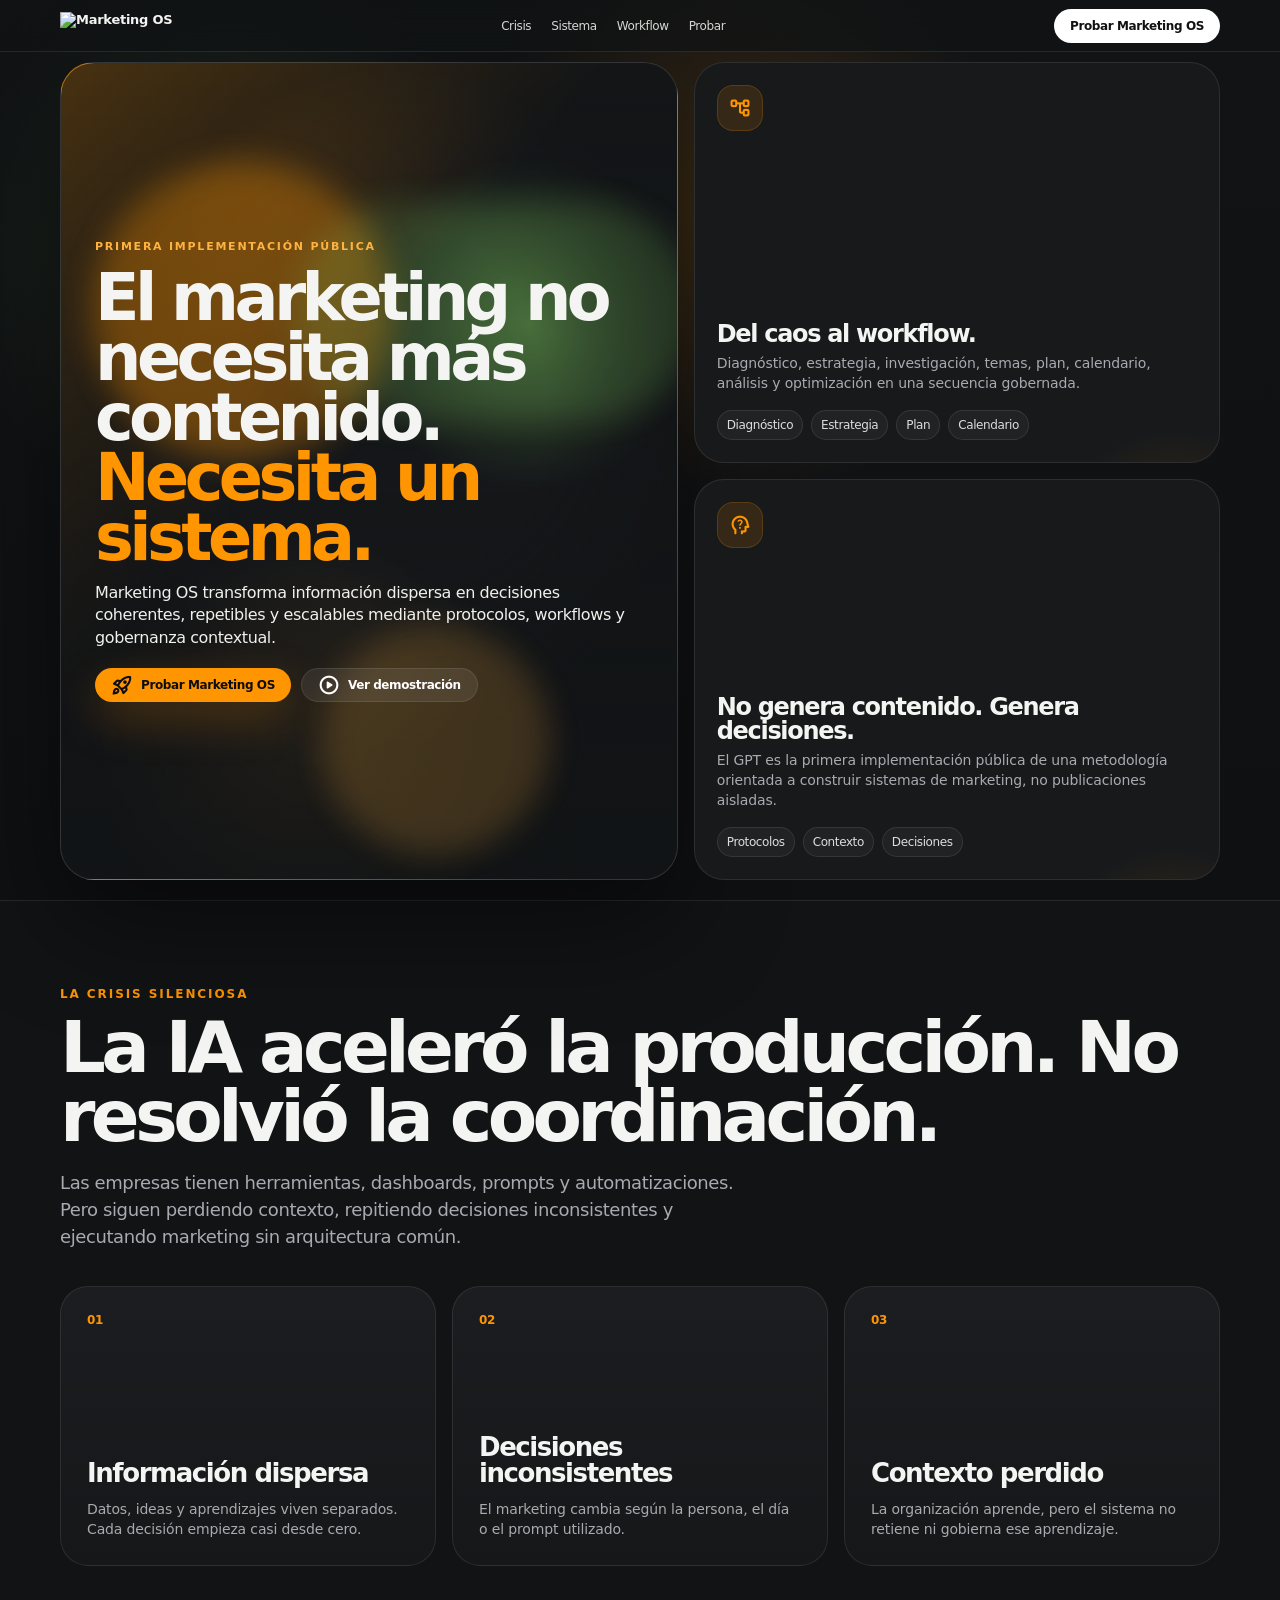
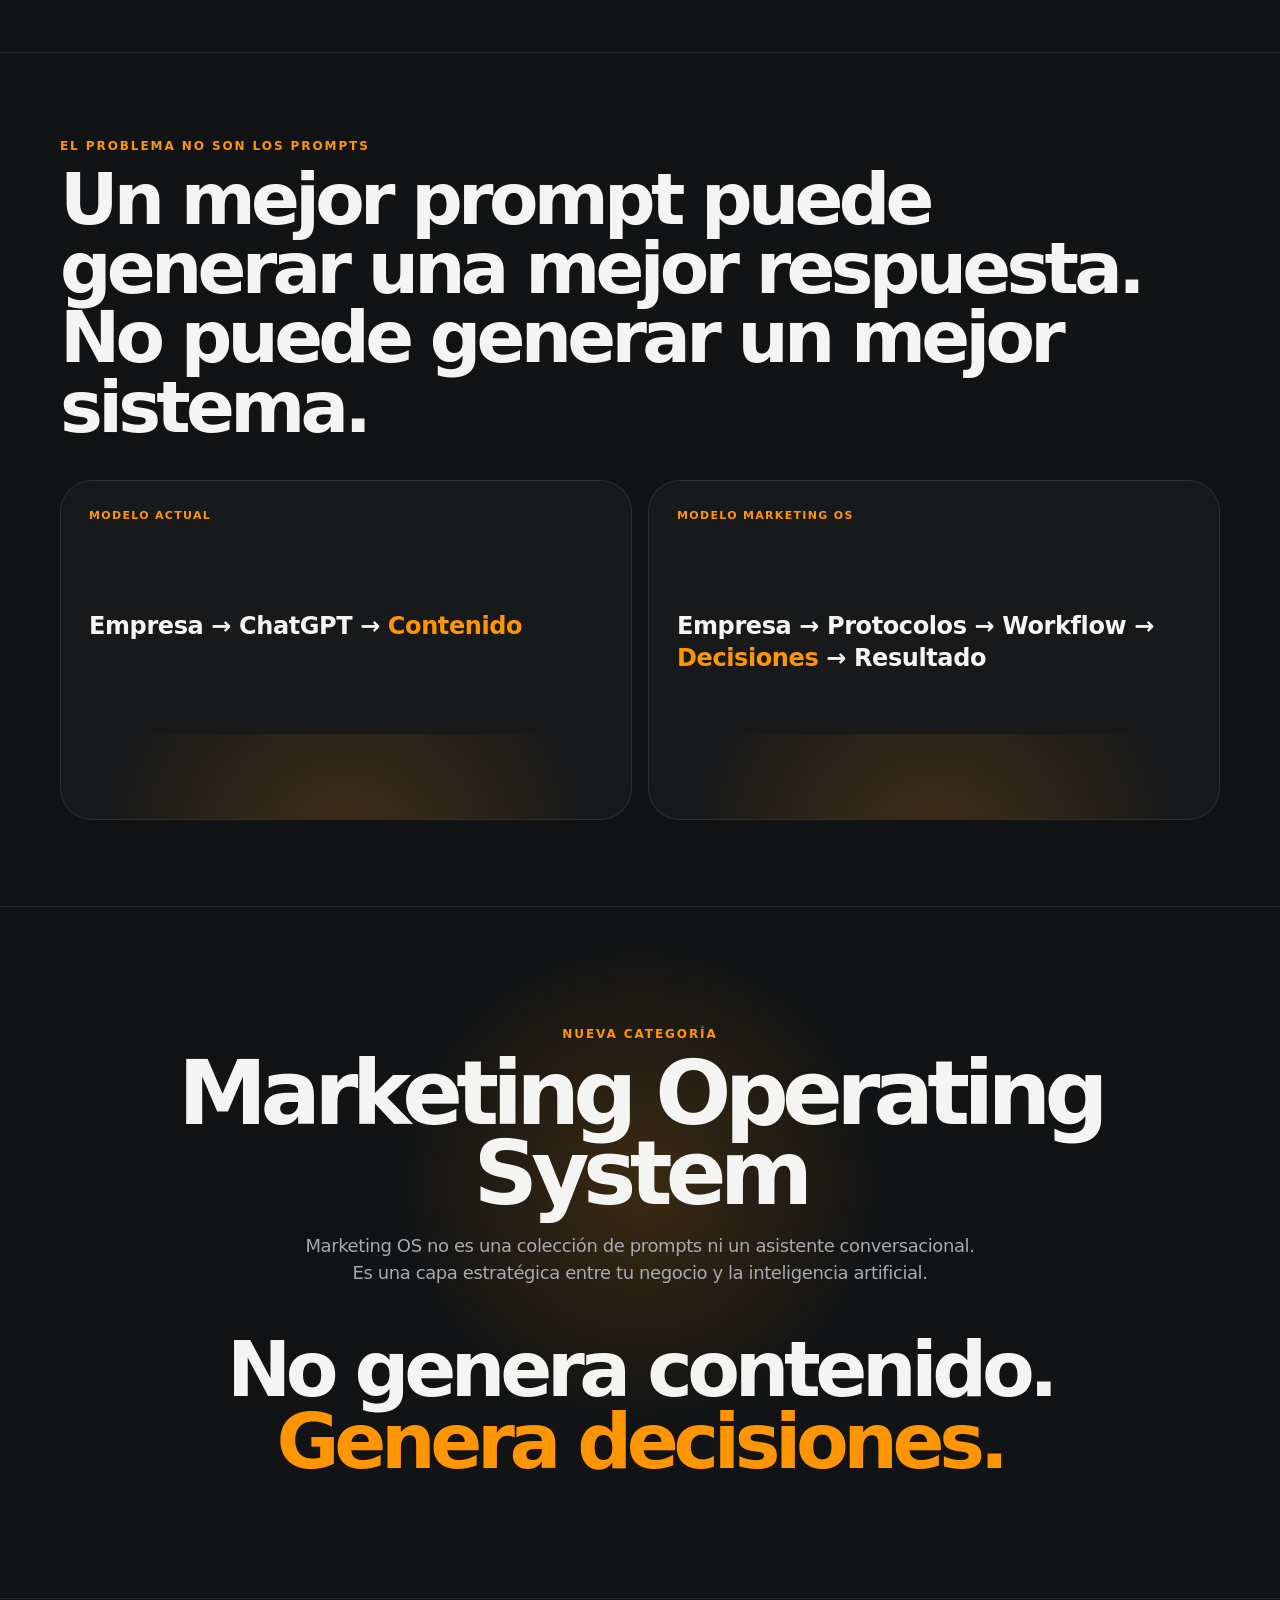
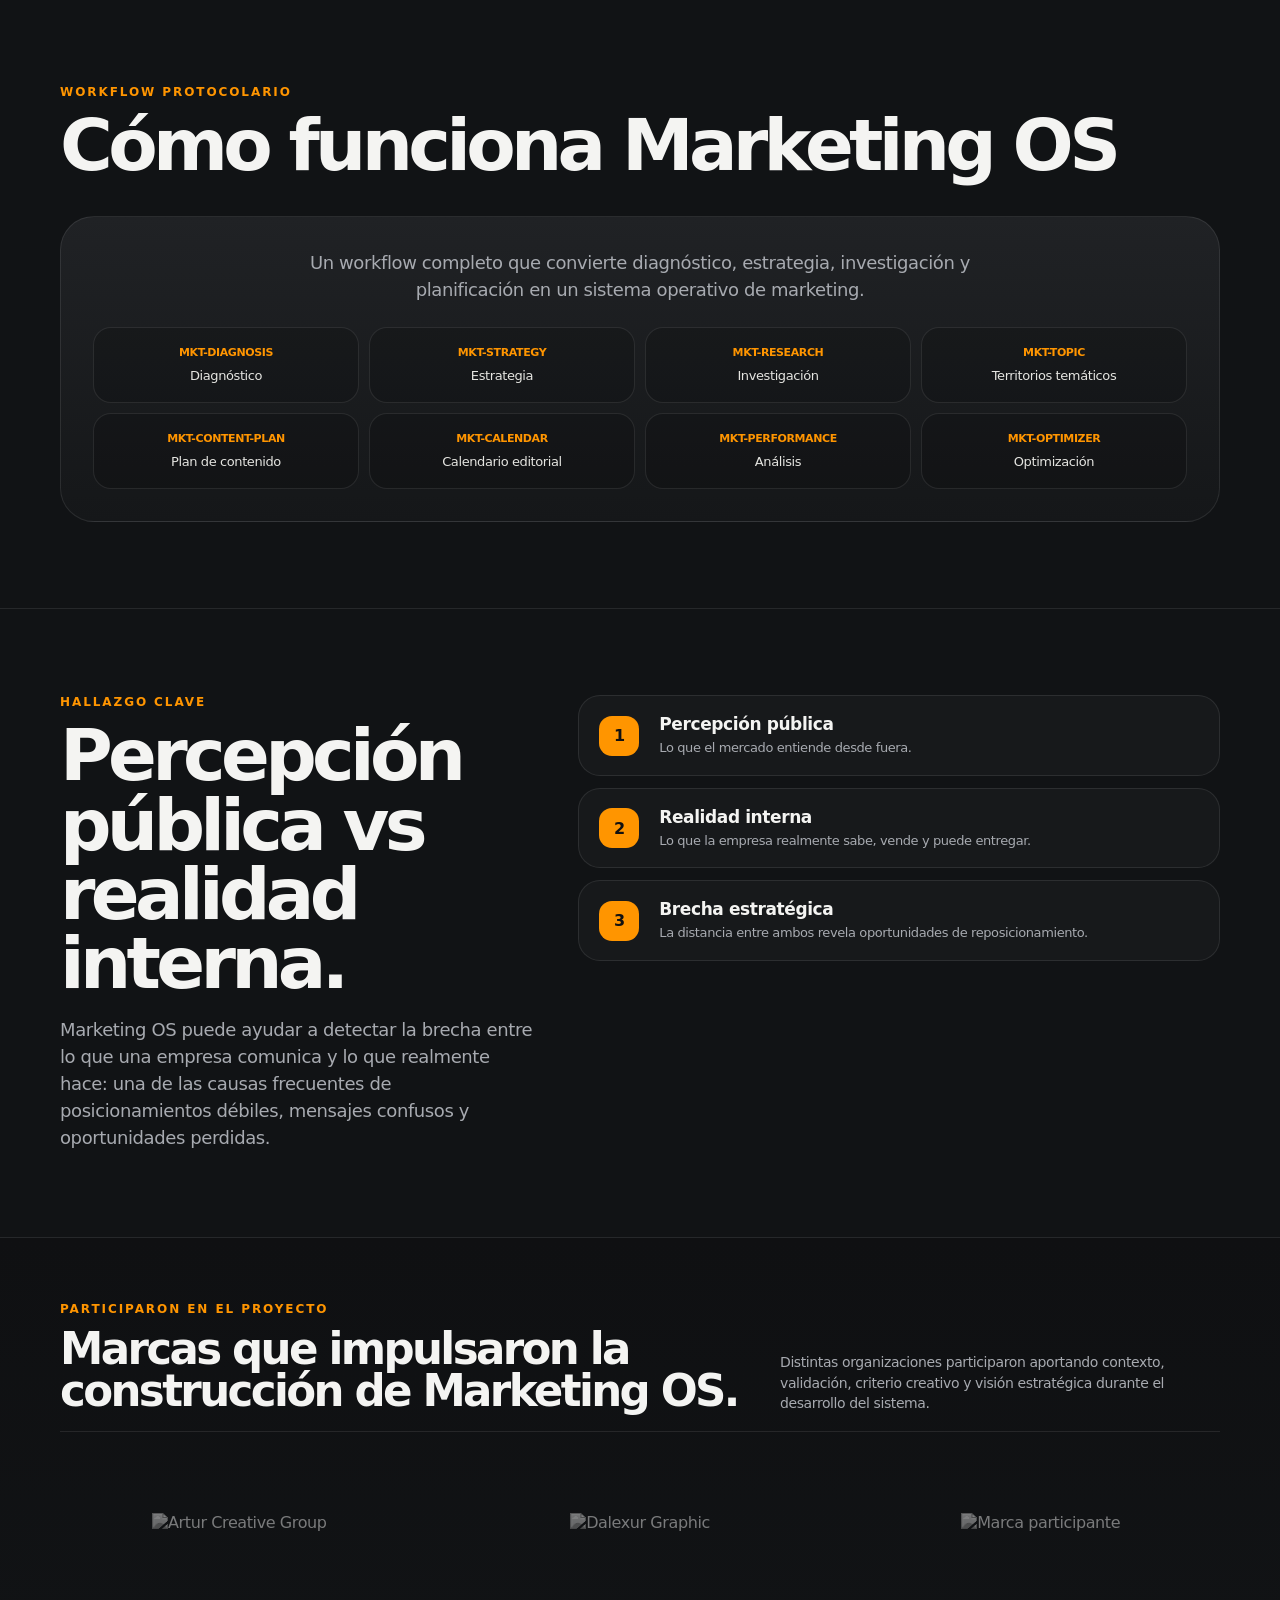
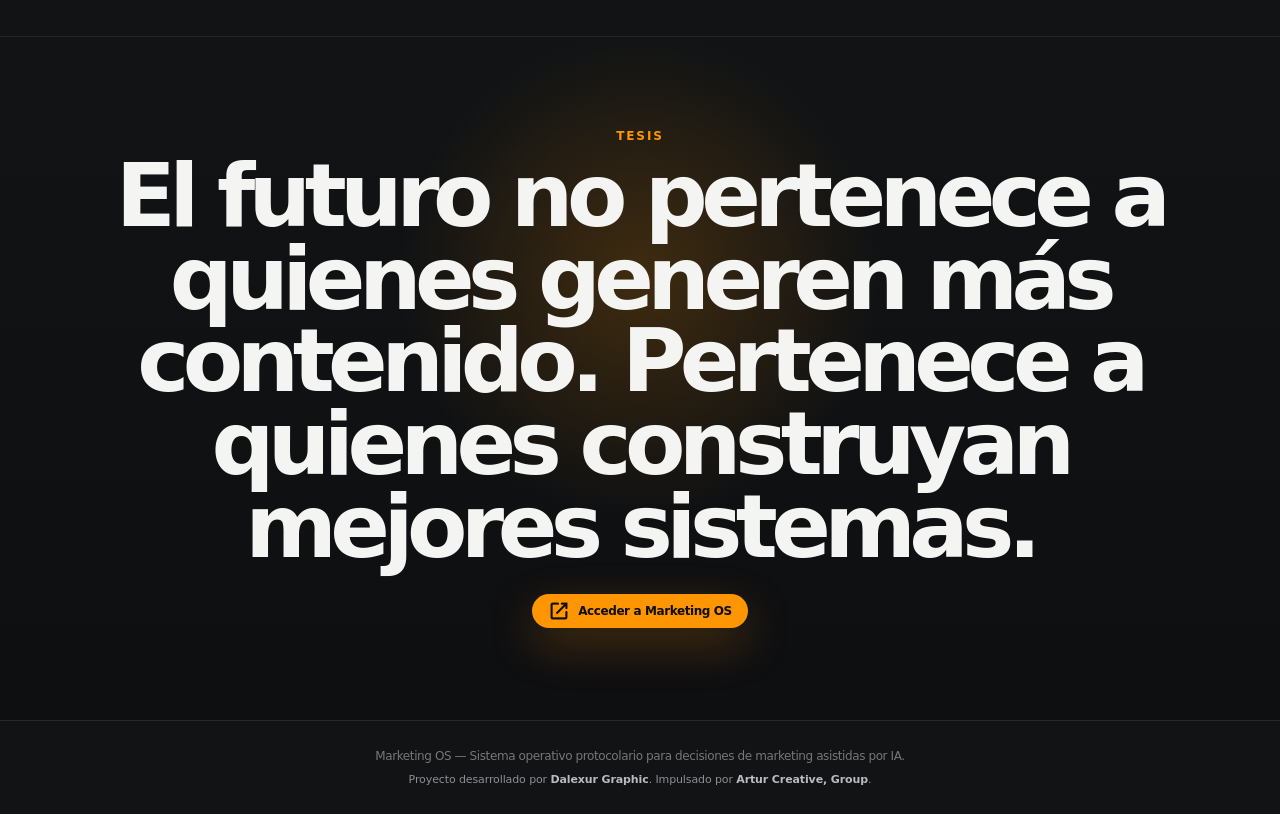
==== index.html @ f63d352f "Add files via upload" ====
<!DOCTYPE html>
<html lang="es">
<head>
  <meta charset="UTF-8" />
  <meta name="viewport" content="width=device-width, initial-scale=1.0" />
  <title>Marketing OS — Sistema operativo para decisiones de marketing</title>
  <link rel="icon" type="image/png" href="https://i.postimg.cc/d1NDrrSB/vertical-naranja-MOS.png">

  <link rel="preconnect" href="https://fonts.googleapis.com">
  <link rel="preconnect" href="https://fonts.gstatic.com" crossorigin>
  <link href="https://fonts.googleapis.com/css2?family=Google+Sans:wght@400;500;700;800&family=Material+Symbols+Rounded:opsz,wght,FILL,GRAD@20..48,300..700,0..1,-50..200&display=swap" rel="stylesheet">
  <style>
    :root{
      --bg:#111315;
      --bg2:#15171a;
      --card:#1b1d20;
      --soft:#24272b;
      --text:#f4f4f2;
      --muted:#a7aab0;
      --line:rgba(255,255,255,.09);
      --orange:#ff9500;
      --orange2:#ffb341;
      --green:#8ee36a;
      --blue:#6bb7ff;
      --radius:28px;
      --max:1160px;
    }
    *{box-sizing:border-box}
    html{scroll-behavior:smooth}
    body{
      margin:0;
      background:var(--bg);
      color:var(--text);
      font-family:"Google Sans", Inter, ui-sans-serif, system-ui, -apple-system, BlinkMacSystemFont, "Segoe UI", sans-serif;
      letter-spacing:-.025em;
    }
    a{color:inherit;text-decoration:none}
    .material-symbols-rounded{
      font-family:'Material Symbols Rounded';
      font-weight:400;
      font-style:normal;
      font-size:22px;
      line-height:1;
      letter-spacing:normal;
      text-transform:none;
      display:inline-block;
      white-space:nowrap;
      word-wrap:normal;
      direction:ltr;
      -webkit-font-feature-settings:'liga';
      -webkit-font-smoothing:antialiased;
      font-variation-settings:'FILL' 0,'wght' 500,'GRAD' 0,'opsz' 24;
    }
    .nav{
      position:fixed; top:0; left:0; right:0; z-index:50;
      height:52px; display:flex; align-items:center; justify-content:center;
      background:rgba(17,19,21,.74); backdrop-filter:blur(18px);
      border-bottom:1px solid var(--line);
    }
    .nav-inner{width:min(var(--max), calc(100% - 36px)); display:flex; align-items:center; justify-content:space-between;}
    .brand{font-size:13px;font-weight:700;letter-spacing:-.02em}
    .nav-links{display:flex; gap:20px; color:#d7d7d4; font-size:12px}
    .pill{
      display:inline-flex; align-items:center; justify-content:center; gap:8px;
      height:34px; padding:0 16px; border-radius:999px;
      background:#fff; color:#111; font-size:12px; font-weight:750;
    }
    .pill.dark{background:rgba(255,255,255,.08);color:#fff;border:1px solid var(--line)}
    .pill.orange{background:var(--orange);color:#0d0d0d;box-shadow:0 16px 46px rgba(255,149,0,.25)}
    main{overflow:hidden}
    .hero{
      min-height:100svh;
      padding:56px 18px 14px;
      display:grid;
      align-items:center;
      background:
        radial-gradient(circle at 58% 24%, rgba(255,149,0,.18), transparent 28%),
        radial-gradient(circle at 18% 28%, rgba(142,227,106,.12), transparent 23%),
        linear-gradient(180deg,#111315 0%,#0f1012 100%);
    }
    .hero-shell{
      width:min(var(--max),100%);
      margin:0 auto;
      display:grid;
      grid-template-columns:1.08fr .92fr;
      gap:16px;
      align-items:stretch;
    }
    .hero-panel{
      position:relative;
      min-height:calc(100svh - 82px);
      max-height:640px;
      border-radius:34px;
      overflow:hidden;
      border:1px solid rgba(255,255,255,.12);
      background:
        linear-gradient(130deg,rgba(255,149,0,.62),transparent 42%),
        radial-gradient(circle at 76% 32%,rgba(142,227,106,.46),transparent 23%),
        radial-gradient(circle at 40% 84%,rgba(255,179,65,.28),transparent 27%),
        #17191c;
      box-shadow:0 46px 110px rgba(0,0,0,.45);
      display:flex;
      align-items:center;
    }
    .hero-panel:before{
      content:""; position:absolute; inset:0;
      background:
        radial-gradient(closest-side at 54% 42%, transparent 0 54%, rgba(17,19,21,.58) 100%),
        linear-gradient(180deg,rgba(17,19,21,.12),rgba(17,19,21,.64));
      backdrop-filter: blur(1px);
    }
    .orb{position:absolute;border-radius:999px; filter:blur(16px); opacity:.78}
    .orb.one{width:300px;height:300px;background:rgba(255,149,0,.42);left:5%;top:12%;animation:float 9s ease-in-out infinite}
    .orb.two{width:400px;height:220px;background:rgba(142,227,106,.20);right:-3%;top:17%;animation:float 11s ease-in-out infinite reverse}
    .orb.three{width:230px;height:230px;background:rgba(255,179,65,.24);left:42%;bottom:3%;animation:float 10s ease-in-out infinite}
    @keyframes float{50%{transform:translate3d(18px,-14px,0) scale(1.05)}}
    .hero-content{
      position:relative; z-index:2;
      padding:34px;
      max-width:690px;
    }
    .eyebrow{font-size:11px;text-transform:uppercase;letter-spacing:.16em;color:var(--orange2);font-weight:850;margin-bottom:14px}
    h1{font-size:clamp(40px,5.1vw,66px);line-height:.92;margin:0 0 14px;font-weight:850;letter-spacing:-.07em}
    h1 span{display:block;color:var(--orange)}
    .lead{font-size:clamp(14px,1.25vw,16px);line-height:1.42;color:#f0f0ed;max-width:600px;margin:0 0 18px;letter-spacing:-.025em}
    .hero-actions{display:flex;gap:10px;flex-wrap:wrap}
    .hero-side{
      min-height:calc(100svh - 82px);
      max-height:640px;
      display:grid;
      grid-template-rows:1fr 1fr;
      gap:16px;
    }
    .side-intro{
      border-radius:30px;
      border:1px solid var(--line);
      background:linear-gradient(180deg,rgba(255,255,255,.08),rgba(255,255,255,.035));
      padding:24px;
    }
    .side-intro h2{
      font-size:clamp(28px,3.2vw,42px);
      line-height:.98;
      margin:0 0 12px;
      letter-spacing:-.06em;
    }
    .side-intro p{margin:0;color:var(--muted);font-size:14px;line-height:1.5}
    .quick-card{
      position:relative;
      border-radius:30px;
      border:1px solid var(--line);
      background:#17191b;
      padding:22px;
      overflow:hidden;
      display:flex;
      flex-direction:column;
      justify-content:space-between;
      min-height:0;
    }
    .quick-card:after{
      content:"";
      position:absolute;
      right:-18%;
      bottom:-48%;
      width:280px;
      height:220px;
      border-radius:999px;
      background:radial-gradient(circle,rgba(255,149,0,.16),transparent 65%);
    }
    .icon-bubble{
      width:46px;height:46px;border-radius:16px;
      display:grid;place-items:center;
      background:rgba(255,149,0,.13);
      color:var(--orange);
      border:1px solid rgba(255,149,0,.18);
    }
    .quick-card h3{position:relative;z-index:2;font-size:24px;line-height:1;margin:18px 0 8px;letter-spacing:-.055em}
    .quick-card p{position:relative;z-index:2;margin:0;color:var(--muted);line-height:1.42;font-size:14px;letter-spacing:-.01em}
    .quick-card .mini-flow{
      position:relative;z-index:2;
      margin-top:16px;
      display:flex;gap:8px;flex-wrap:wrap;
      color:#ddd;font-size:12px;
    }
    .mini-flow span{padding:7px 9px;border:1px solid var(--line);border-radius:999px;background:rgba(255,255,255,.045)}
    section{padding:86px 18px;border-top:1px solid var(--line)}
    .container{width:min(var(--max),100%);margin:0 auto}
    .section-title{font-size:clamp(38px,6vw,72px);line-height:.96;margin:0;letter-spacing:-.065em;font-weight:850}
    .section-title.center{text-align:center}
    .section-kicker{color:var(--orange);font-size:12px;font-weight:850;letter-spacing:.16em;text-transform:uppercase;margin-bottom:12px}
    .section-copy{font-size:18px;line-height:1.5;color:var(--muted);max-width:690px;margin:18px 0 0}
    .section-copy.center{margin:18px auto 0;text-align:center}
    .feature-grid{display:grid;grid-template-columns:repeat(3,1fr);gap:16px;margin-top:36px}
    .feature{
      min-height:280px; border-radius:28px; padding:26px; border:1px solid var(--line);
      background:linear-gradient(180deg,#1b1d20,#151719);
      display:flex; flex-direction:column; justify-content:space-between;
    }
    .num{font-size:12px;color:var(--orange);font-weight:850}
    .feature h3{font-size:26px;line-height:1.02;margin:0;letter-spacing:-.055em}
    .feature p{margin:12px 0 0;color:var(--muted);line-height:1.45;font-size:14px;letter-spacing:-.01em}
    .duo{display:grid;grid-template-columns:1fr 1fr;gap:16px;margin-top:38px}
    .model{
      min-height:340px;border-radius:32px;border:1px solid var(--line);padding:28px;
      background:#17191b;position:relative;overflow:hidden;
    }
    .model:after{
      content:"";position:absolute;inset:auto -20% -45% -20%;height:70%;
      background:radial-gradient(circle,rgba(255,149,0,.18),transparent 60%);
    }
    .model .label{font-size:11px;color:var(--orange);text-transform:uppercase;font-weight:850;letter-spacing:.12em}
    .flow{position:relative;z-index:2;margin-top:88px;font-size:24px;line-height:1.35;font-weight:750}
    .flow span{color:var(--orange)}
    .category{
      padding:120px 18px;
      background:
      radial-gradient(circle at 50% 40%,rgba(255,149,0,.18),transparent 32%),
      #111315;
      text-align:center;
    }
    .category h2{font-size:clamp(52px,7vw,96px);line-height:.9;margin:0;letter-spacing:-.075em}
    .category .big{font-size:clamp(40px,6vw,78px);line-height:.94;margin:48px 0 0;font-weight:850;letter-spacing:-.07em}
    .category .big span{color:var(--orange);display:block}
    .workflow-card{
      margin-top:36px;border-radius:34px;border:1px solid var(--line);
      background:linear-gradient(180deg,#202225,#151719);padding:32px;
    }
    .workflow-grid{display:grid;grid-template-columns:repeat(4,1fr);gap:10px;margin-top:24px}
    .step{
      border:1px solid var(--line);border-radius:18px;padding:18px 12px;text-align:center;background:rgba(0,0,0,.16)
    }
    .step b{display:block;color:var(--orange);font-size:11px;margin-bottom:6px}
    .step span{font-size:13px;color:#e5e5e1}
    .story{display:grid;grid-template-columns:.85fr 1.15fr;gap:44px;align-items:start}
    .stack{display:grid;gap:12px}
    .stack-item{
      border:1px solid var(--line);border-radius:22px;padding:18px 20px;background:#17191b;
      display:grid;grid-template-columns:44px 1fr;gap:16px;align-items:center
    }
    .badge{
      width:40px;height:40px;border-radius:13px;background:var(--orange);color:#111;
      display:grid;place-items:center;font-weight:850
    }
    .stack-item h3{margin:0 0 5px;font-size:17px}
    .stack-item p{margin:0;color:var(--muted);font-size:13px;line-height:1.35}
    .manifesto{
      min-height:76vh;display:grid;place-items:center;text-align:center;
      background:
        radial-gradient(circle at 50% 35%,rgba(255,149,0,.20),transparent 31%),
        linear-gradient(180deg,#111315,#0e0f11);
    }
    .manifesto h2{font-size:clamp(46px,7vw,88px);line-height:.94;margin:0 0 26px;letter-spacing:-.075em}
    footer{border-top:1px solid var(--line);padding:28px 18px;color:#777;text-align:center;font-size:12px}

    .partners{
      padding:64px 18px;
      background:linear-gradient(180deg,#0f1012,#111315);
    }
    .partners .container{
      display:grid;
      gap:26px;
      align-items:center;
    }
    .partners-head{
      display:flex;
      justify-content:space-between;
      gap:24px;
      align-items:end;
      border-bottom:1px solid var(--line);
      padding-bottom:18px;
    }
    .partners h2{
      margin:0;
      font-size:clamp(28px,3.4vw,48px);
      line-height:.98;
      letter-spacing:-.06em;
    }
    .partners p{
      margin:0;
      color:var(--muted);
      font-size:14px;
      line-height:1.45;
      max-width:440px;
    }
    .logo-strip{
      display:grid;
      grid-template-columns:repeat(3,1fr);
      gap:42px;
      align-items:center;
      padding:18px 0 4px;
    }
    .logo-tile{
      min-height:92px;
      display:flex;
      align-items:center;
      justify-content:center;
      padding:10px 20px;
      opacity:.46;
      transition:opacity .25s ease, transform .25s ease;
    }
    .logo-tile:hover{
      opacity:.68;
      transform:translateY(-2px);
    }
    .logo-tile img{
      max-width:100%;
      max-height:52px;
      object-fit:contain;
      filter:grayscale(1);
    }
    footer .credit{
      margin-top:10px;
      color:#8d8f94;
      font-size:11px;
      letter-spacing:-.01em;
    }
    footer .credit strong{color:#b9bbc0;font-weight:600}

    @media (max-height:720px) and (min-width:901px){
      .hero{padding-top:52px}
      .hero-panel,.hero-side{min-height:calc(100svh - 70px);max-height:600px}
      .hero-content{padding:24px 30px;transform:translateY(-6px)}
      h1{font-size:clamp(36px,4.6vw,58px)}
      .lead{font-size:14px;margin-bottom:16px}
      .quick-card{padding:18px}
      .quick-card h3{font-size:20px;margin-top:12px}
      .quick-card p{font-size:12.5px}
      .icon-bubble{width:40px;height:40px;border-radius:14px}
    }
    @media (max-width:900px){
      .partners-head{display:grid;align-items:start}
      .logo-strip{grid-template-columns:1fr 1fr}

      .nav-links{display:none}
      .hero{padding-top:64px;min-height:auto}
      .hero-shell{grid-template-columns:1fr}
      .hero-panel,.hero-side{min-height:auto;max-height:none}
      .hero-panel{min-height:560px;border-radius:28px}
      .hero-side{grid-template-rows:auto;grid-template-columns:1fr}
      .feature-grid,.duo,.story{grid-template-columns:1fr}
      .workflow-grid{grid-template-columns:1fr 1fr}
      section{padding:68px 18px}
    }
    @media (max-width:520px){
      .nav .pill{display:none}
      .hero-panel{min-height:520px}
      .hero-content{padding:26px}
      h1{font-size:44px}
      .workflow-grid{grid-template-columns:1fr}
      .logo-strip{grid-template-columns:1fr}
      .logo-tile{min-height:104px}
    }
  </style>
</head>
<body>
  <nav class="nav">
    <div class="nav-inner">
      <div class="brand">
  <img src="https://i.postimg.cc/1t3f8JMf/horizontal-blanco-MOS.png" alt="Marketing OS" style="height:28px;width:auto;display:block;">
</div>
      <div class="nav-links">
        <a href="#crisis">Crisis</a>
        <a href="#sistema">Sistema</a>
        <a href="#workflow">Workflow</a>
        <a href="#prueba">Probar</a>
      </div>
      <a class="pill" href="https://chatgpt.com/g/g-6a1ebed2ccb881919a3ae3749baf3f04-marketing-os" target="_blank" rel="noopener noreferrer">Probar Marketing OS</a>
    </div>
  </nav>

  <main>
    <header class="hero">
      <div class="hero-shell">
        <div class="hero-panel">
          <div class="orb one"></div><div class="orb two"></div><div class="orb three"></div>
          <div class="hero-content">
            <div class="eyebrow">Primera implementación pública</div>
            <h1>El marketing no necesita más contenido.<span>Necesita un sistema.</span></h1>
            <p class="lead">Marketing OS transforma información dispersa en decisiones coherentes, repetibles y escalables mediante protocolos, workflows y gobernanza contextual.</p>
            <div class="hero-actions">
              <a class="pill orange" href="https://chatgpt.com/g/g-6a1ebed2ccb881919a3ae3749baf3f04-marketing-os" target="_blank" rel="noopener noreferrer"><span class="material-symbols-rounded">rocket_launch</span>Probar Marketing OS</a>
              <a class="pill dark" href="https://www.youtube.com/watch?v=0GulbkxQRuU" target="_blank" rel="noopener noreferrer"><span class="material-symbols-rounded">play_circle</span>Ver demostración</a>
            </div>
          </div>
        </div>

        <aside class="hero-side" aria-label="Resumen de Marketing OS">
          <div class="quick-card">
            <div class="icon-bubble"><span class="material-symbols-rounded">account_tree</span></div>
            <div>
              <h3>Del caos al workflow.</h3>
              <p>Diagnóstico, estrategia, investigación, temas, plan, calendario, análisis y optimización en una secuencia gobernada.</p>
              <div class="mini-flow"><span>Diagnóstico</span><span>Estrategia</span><span>Plan</span><span>Calendario</span></div>
            </div>
          </div>

          <div class="quick-card">
            <div class="icon-bubble"><span class="material-symbols-rounded">psychology_alt</span></div>
            <div>
              <h3>No genera contenido. Genera decisiones.</h3>
              <p>El GPT es la primera implementación pública de una metodología orientada a construir sistemas de marketing, no publicaciones aisladas.</p>
              <div class="mini-flow"><span>Protocolos</span><span>Contexto</span><span>Decisiones</span></div>
            </div>
          </div>
        </aside>
      </div>
    </header>

    <section id="crisis">
      <div class="container">
        <div class="section-kicker">La crisis silenciosa</div>
        <h2 class="section-title">La IA aceleró la producción. No resolvió la coordinación.</h2>
        <p class="section-copy">Las empresas tienen herramientas, dashboards, prompts y automatizaciones. Pero siguen perdiendo contexto, repitiendo decisiones inconsistentes y ejecutando marketing sin arquitectura común.</p>
        <div class="feature-grid">
          <div class="feature"><div class="num">01</div><div><h3>Información dispersa</h3><p>Datos, ideas y aprendizajes viven separados. Cada decisión empieza casi desde cero.</p></div></div>
          <div class="feature"><div class="num">02</div><div><h3>Decisiones inconsistentes</h3><p>El marketing cambia según la persona, el día o el prompt utilizado.</p></div></div>
          <div class="feature"><div class="num">03</div><div><h3>Contexto perdido</h3><p>La organización aprende, pero el sistema no retiene ni gobierna ese aprendizaje.</p></div></div>
        </div>
      </div>
    </section>

    <section id="sistema">
      <div class="container">
        <div class="section-kicker">El problema no son los prompts</div>
        <h2 class="section-title">Un mejor prompt puede generar una mejor respuesta. No puede generar un mejor sistema.</h2>
        <div class="duo">
          <div class="model">
            <div class="label">Modelo actual</div>
            <div class="flow">Empresa → ChatGPT → <span>Contenido</span></div>
          </div>
          <div class="model">
            <div class="label">Modelo Marketing OS</div>
            <div class="flow">Empresa → Protocolos → Workflow → <span>Decisiones</span> → Resultado</div>
          </div>
        </div>
      </div>
    </section>

    <section class="category">
      <div class="container">
        <div class="section-kicker">Nueva categoría</div>
        <h2>Marketing Operating System</h2>
        <p class="section-copy center">Marketing OS no es una colección de prompts ni un asistente conversacional. Es una capa estratégica entre tu negocio y la inteligencia artificial.</p>
        <div class="big">No genera contenido.<span>Genera decisiones.</span></div>
      </div>
    </section>

    <section id="workflow">
      <div class="container">
        <div class="section-kicker">Workflow protocolario</div>
        <h2 class="section-title">Cómo funciona Marketing OS</h2>
        <div class="workflow-card">
          <p class="section-copy center" style="margin-top:0">Un workflow completo que convierte diagnóstico, estrategia, investigación y planificación en un sistema operativo de marketing.</p>
          <div class="workflow-grid">
            <div class="step"><b>MKT-DIAGNOSIS</b><span>Diagnóstico</span></div>
            <div class="step"><b>MKT-STRATEGY</b><span>Estrategia</span></div>
            <div class="step"><b>MKT-RESEARCH</b><span>Investigación</span></div>
            <div class="step"><b>MKT-TOPIC</b><span>Territorios temáticos</span></div>
            <div class="step"><b>MKT-CONTENT-PLAN</b><span>Plan de contenido</span></div>
            <div class="step"><b>MKT-CALENDAR</b><span>Calendario editorial</span></div>
            <div class="step"><b>MKT-PERFORMANCE</b><span>Análisis</span></div>
            <div class="step"><b>MKT-OPTIMIZER</b><span>Optimización</span></div>
          </div>
        </div>
      </div>
    </section>

    <section>
      <div class="container story">
        <div>
          <div class="section-kicker">Hallazgo clave</div>
          <h2 class="section-title">Percepción pública vs realidad interna.</h2>
          <p class="section-copy">Marketing OS puede ayudar a detectar la brecha entre lo que una empresa comunica y lo que realmente hace: una de las causas frecuentes de posicionamientos débiles, mensajes confusos y oportunidades perdidas.</p>
        </div>
        <div class="stack">
          <div class="stack-item"><div class="badge">1</div><div><h3>Percepción pública</h3><p>Lo que el mercado entiende desde fuera.</p></div></div>
          <div class="stack-item"><div class="badge">2</div><div><h3>Realidad interna</h3><p>Lo que la empresa realmente sabe, vende y puede entregar.</p></div></div>
          <div class="stack-item"><div class="badge">3</div><div><h3>Brecha estratégica</h3><p>La distancia entre ambos revela oportunidades de reposicionamiento.</p></div></div>
        </div>
      </div>
    </section>


    <section class="partners" aria-label="Marcas participantes">
      <div class="container">
        <div class="partners-head">
          <div>
            <div class="section-kicker">Participaron en el proyecto</div>
            <h2>Marcas que impulsaron la construcción de Marketing OS.</h2>
          </div>
          <p>Distintas organizaciones participaron aportando contexto, validación, criterio creativo y visión estratégica durante el desarrollo del sistema.</p>
        </div>

        <div class="logo-strip">
          <div class="logo-tile"><img src="https://i.postimg.cc/C50nh0cM/acg-logo-hotizontal-blanco.png" alt="Artur Creative Group"></div>
          <div class="logo-tile"><img src="https://i.postimg.cc/7Zn1FtWF/vertical-blanco-1.png" alt="Dalexur Graphic"></div>
          <div class="logo-tile"><img src="https://i.postimg.cc/x8VcTnJ2/firma-white.png" alt="Marca participante"></div>
        </div>
      </div>
    </section>

    <section id="prueba" class="manifesto">
      <div class="container">
        <div class="section-kicker">Tesis</div>
        <h2>El futuro no pertenece a quienes generen más contenido. Pertenece a quienes construyan mejores sistemas.</h2>
        <a class="pill orange" href="https://chatgpt.com/g/g-6a1ebed2ccb881919a3ae3749baf3f04-marketing-os" target="_blank" rel="noopener noreferrer"><span class="material-symbols-rounded">open_in_new</span>Acceder a Marketing OS</a>
      </div>
    </section>
  </main>
  <footer>
    Marketing OS — Sistema operativo protocolario para decisiones de marketing asistidas por IA.
    <div class="credit">Proyecto desarrollado por <strong>Dalexur Graphic</strong>. Impulsado por <strong>Artur Creative, Group</strong>.</div>
  </footer>
</body>
</html>
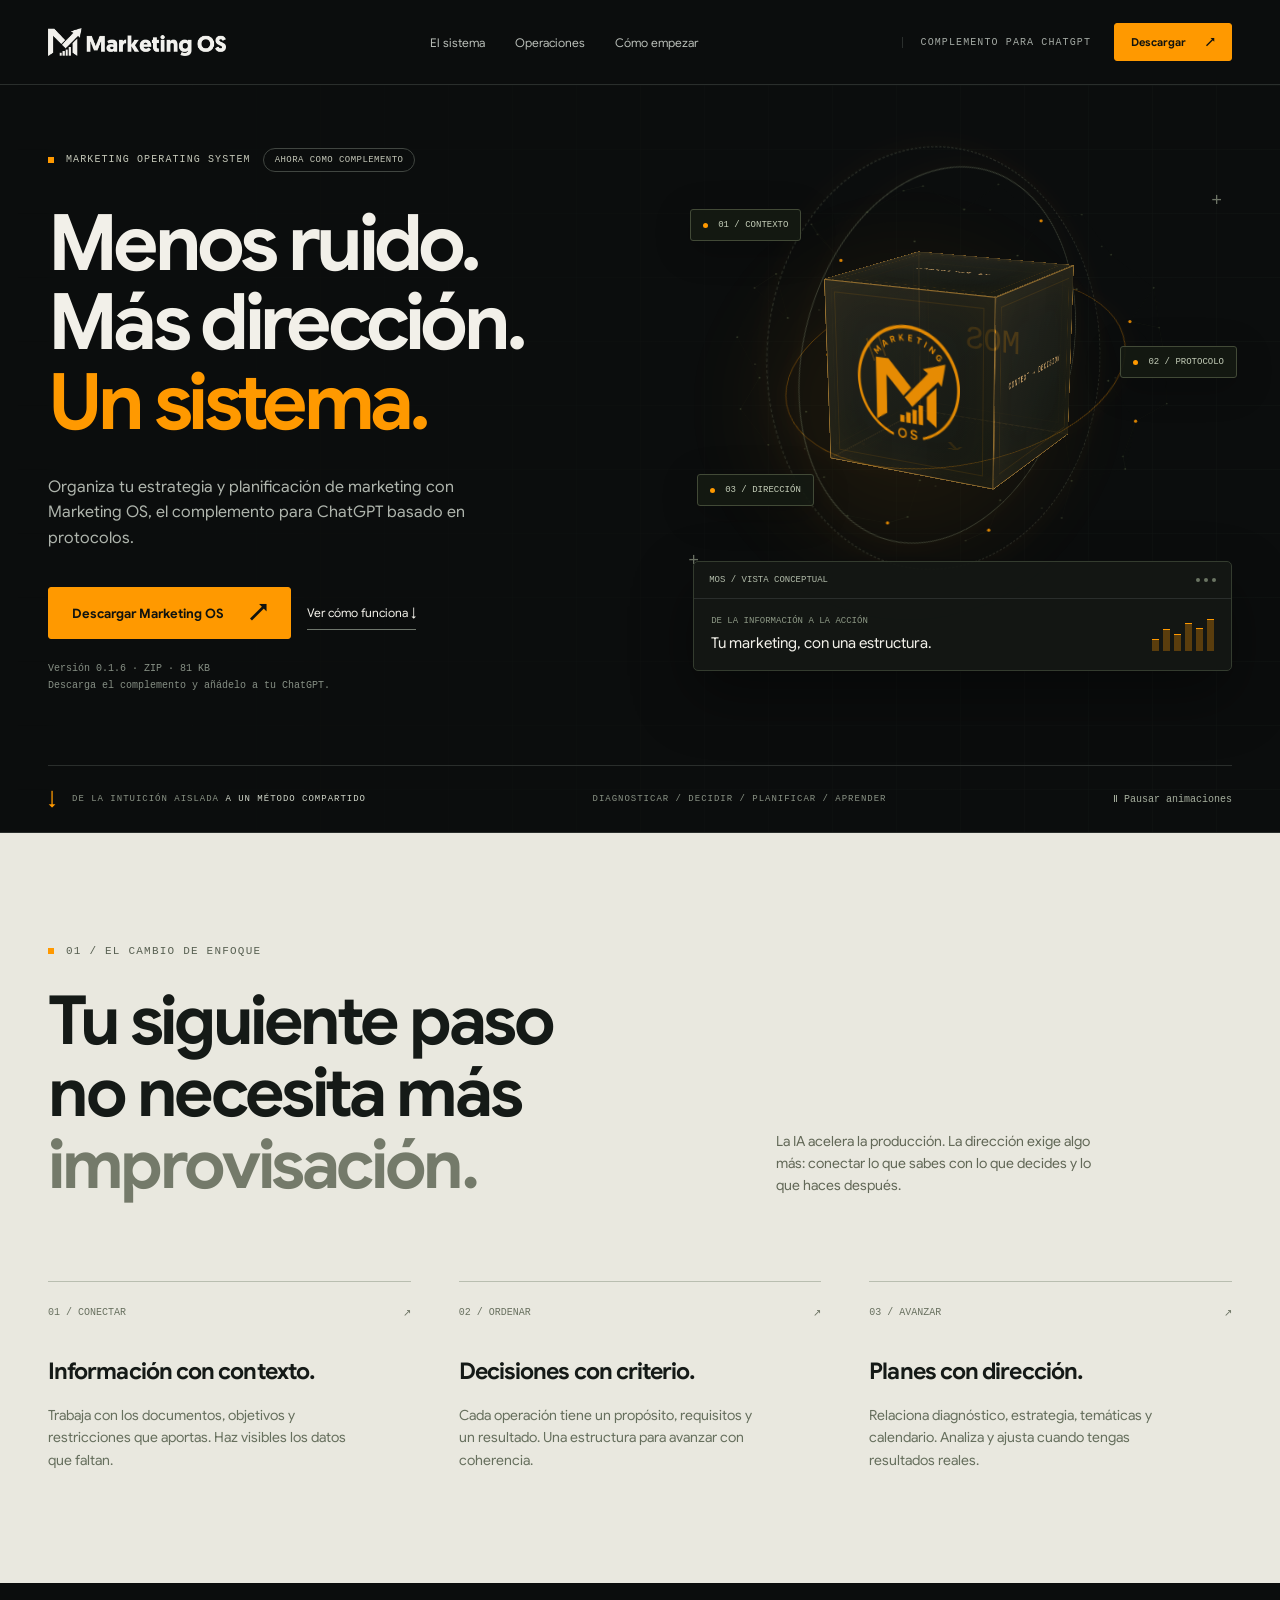
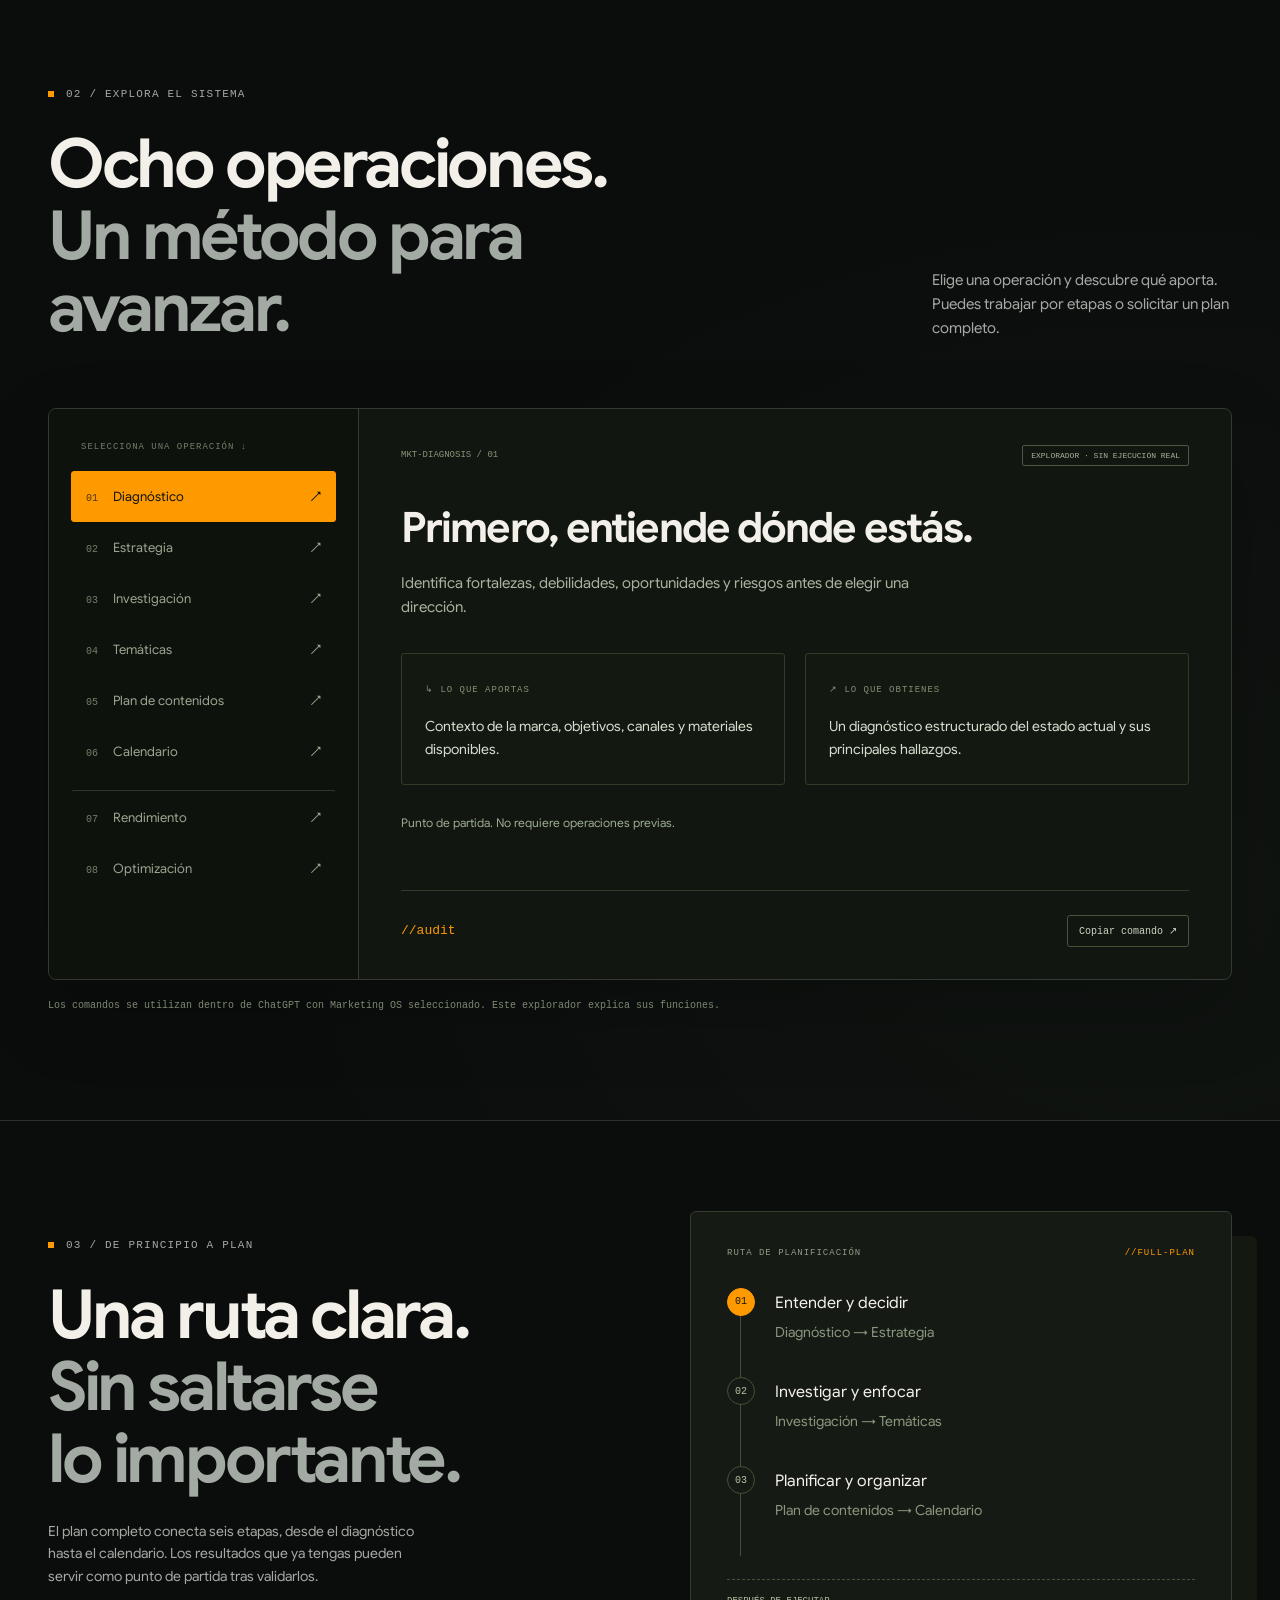
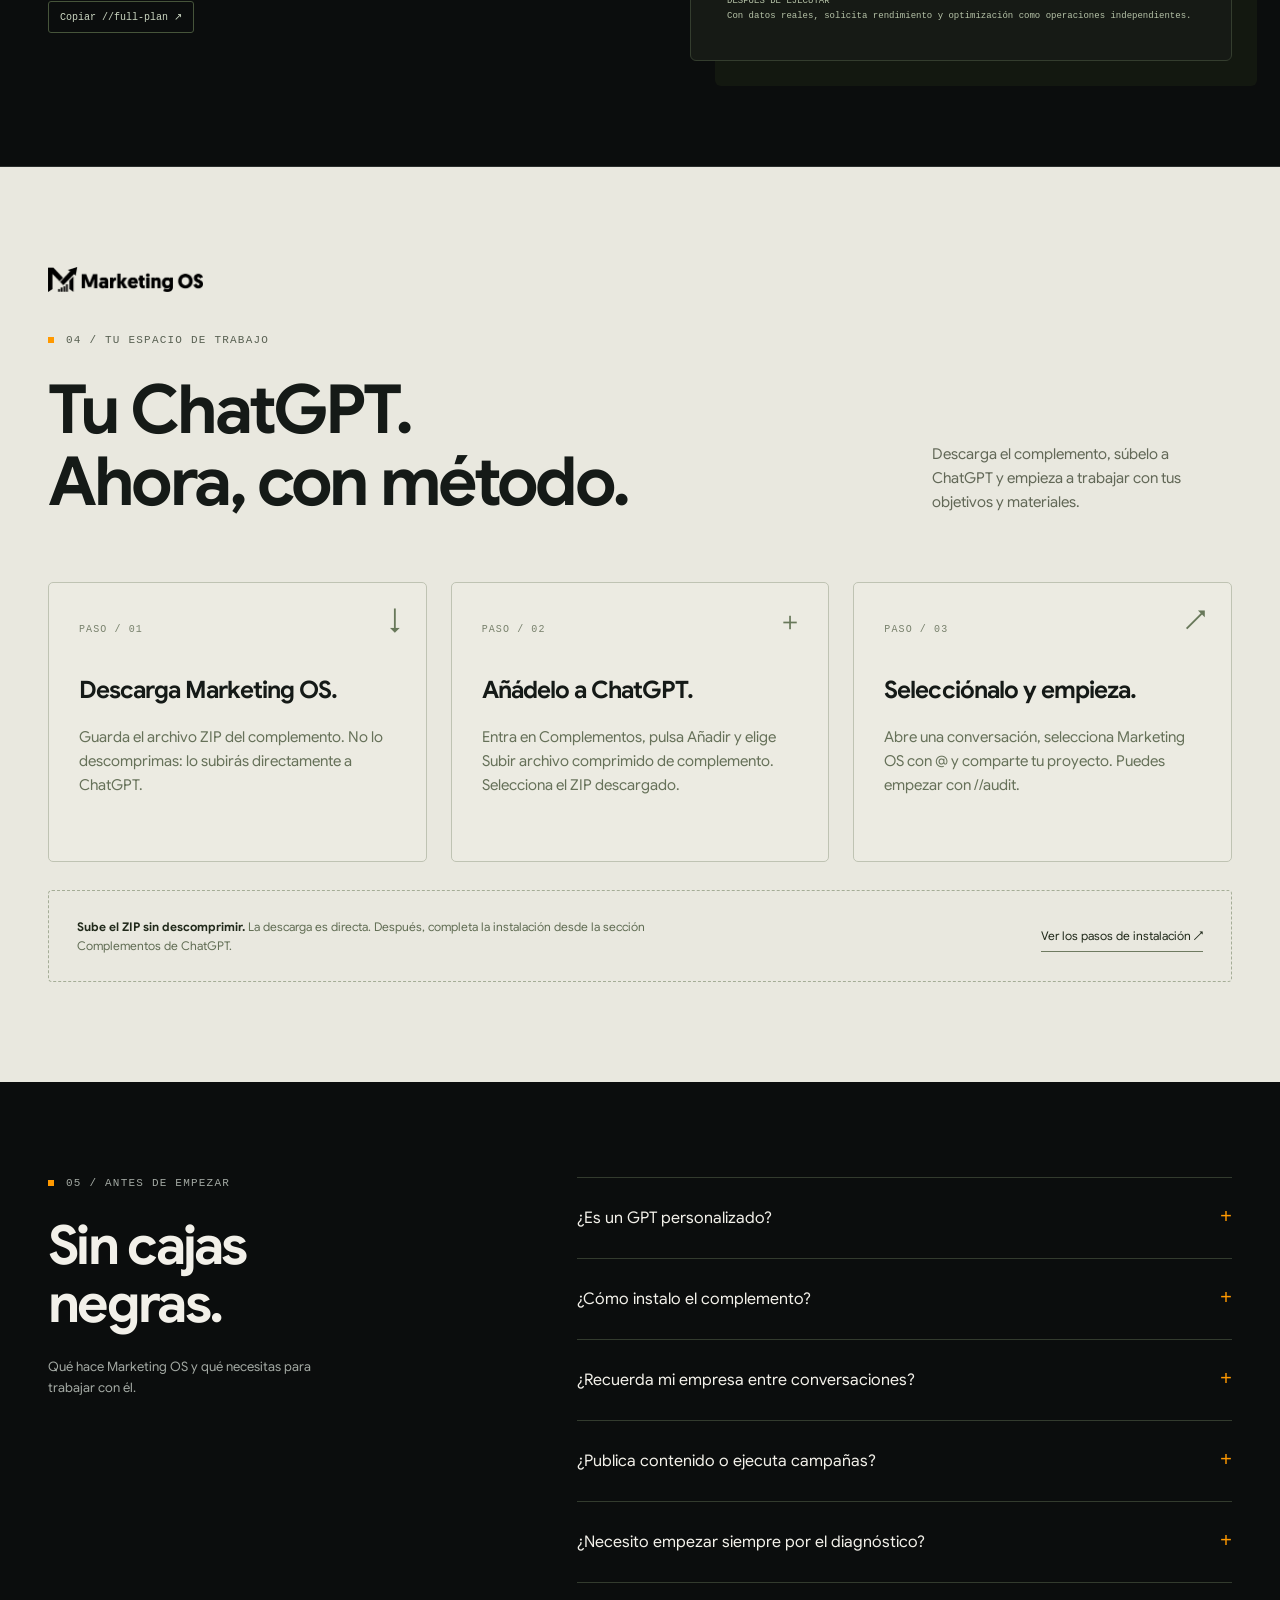
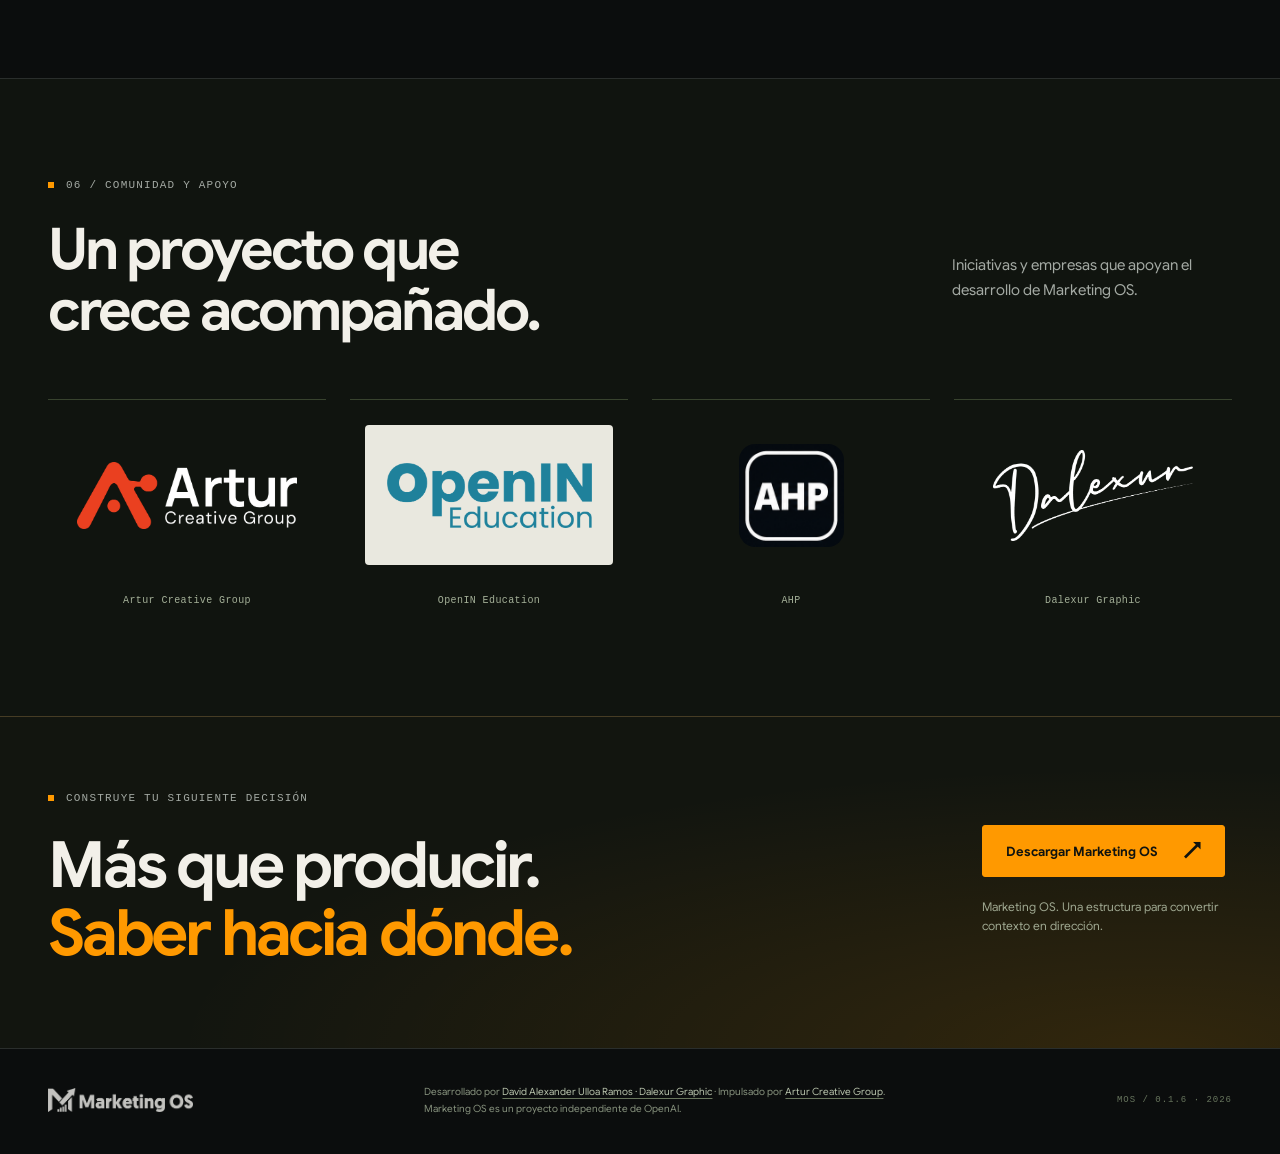
==== commit 99a9fe0a: "Update Complemento 09-11-26" ====
--- a/index.html
+++ b/index.html
@@ -1,514 +1,60 @@
-<!DOCTYPE html>
+<!doctype html>
 <html lang="es">
 <head>
-  <meta charset="UTF-8" />
-  <meta name="viewport" content="width=device-width, initial-scale=1.0" />
-  <title>Marketing OS — Sistema operativo para decisiones de marketing</title>
-  <link rel="icon" type="image/png" href="https://i.postimg.cc/d1NDrrSB/vertical-naranja-MOS.png">
+<meta charset="utf-8"><meta name="viewport" content="width=device-width, initial-scale=1">
+<title>Marketing OS | Complemento para ChatGPT de marketing</title>
+<meta name="description" content="Descarga Marketing OS para ChatGPT. Organiza diagnóstico, estrategia, investigación y planificación de marketing con protocolos y decisiones fundamentadas.">
+<meta name="theme-color" content="#0b0d0d">
 
-  <link rel="preconnect" href="https://fonts.googleapis.com">
-  <link rel="preconnect" href="https://fonts.gstatic.com" crossorigin>
-  <link href="https://fonts.googleapis.com/css2?family=Google+Sans:wght@400;500;700;800&family=Material+Symbols+Rounded:opsz,wght,FILL,GRAD@20..48,300..700,0..1,-50..200&display=swap" rel="stylesheet">
-  <style>
-    :root{
-      --bg:#111315;
-      --bg2:#15171a;
-      --card:#1b1d20;
-      --soft:#24272b;
-      --text:#f4f4f2;
-      --muted:#a7aab0;
-      --line:rgba(255,255,255,.09);
-      --orange:#ff9500;
-      --orange2:#ffb341;
-      --green:#8ee36a;
-      --blue:#6bb7ff;
-      --radius:28px;
-      --max:1160px;
-    }
-    *{box-sizing:border-box}
-    html{scroll-behavior:smooth}
-    body{
-      margin:0;
-      background:var(--bg);
-      color:var(--text);
-      font-family:"Google Sans", Inter, ui-sans-serif, system-ui, -apple-system, BlinkMacSystemFont, "Segoe UI", sans-serif;
-      letter-spacing:-.025em;
-    }
-    a{color:inherit;text-decoration:none}
-    .material-symbols-rounded{
-      font-family:'Material Symbols Rounded';
-      font-weight:400;
-      font-style:normal;
-      font-size:22px;
-      line-height:1;
-      letter-spacing:normal;
-      text-transform:none;
-      display:inline-block;
-      white-space:nowrap;
-      word-wrap:normal;
-      direction:ltr;
-      -webkit-font-feature-settings:'liga';
-      -webkit-font-smoothing:antialiased;
-      font-variation-settings:'FILL' 0,'wght' 500,'GRAD' 0,'opsz' 24;
-    }
-    .nav{
-      position:fixed; top:0; left:0; right:0; z-index:50;
-      height:52px; display:flex; align-items:center; justify-content:center;
-      background:rgba(17,19,21,.74); backdrop-filter:blur(18px);
-      border-bottom:1px solid var(--line);
-    }
-    .nav-inner{width:min(var(--max), calc(100% - 36px)); display:flex; align-items:center; justify-content:space-between;}
-    .brand{font-size:13px;font-weight:700;letter-spacing:-.02em}
-    .nav-links{display:flex; gap:20px; color:#d7d7d4; font-size:12px}
-    .pill{
-      display:inline-flex; align-items:center; justify-content:center; gap:8px;
-      height:34px; padding:0 16px; border-radius:999px;
-      background:#fff; color:#111; font-size:12px; font-weight:750;
-    }
-    .pill.dark{background:rgba(255,255,255,.08);color:#fff;border:1px solid var(--line)}
-    .pill.orange{background:var(--orange);color:#0d0d0d;box-shadow:0 16px 46px rgba(255,149,0,.25)}
-    main{overflow:hidden}
-    .hero{
-      min-height:100svh;
-      padding:56px 18px 14px;
-      display:grid;
-      align-items:center;
-      background:
-        radial-gradient(circle at 58% 24%, rgba(255,149,0,.18), transparent 28%),
-        radial-gradient(circle at 18% 28%, rgba(142,227,106,.12), transparent 23%),
-        linear-gradient(180deg,#111315 0%,#0f1012 100%);
-    }
-    .hero-shell{
-      width:min(var(--max),100%);
-      margin:0 auto;
-      display:grid;
-      grid-template-columns:1.08fr .92fr;
-      gap:16px;
-      align-items:stretch;
-    }
-    .hero-panel{
-      position:relative;
-      min-height:calc(100svh - 82px);
-      max-height:640px;
-      border-radius:34px;
-      overflow:hidden;
-      border:1px solid rgba(255,255,255,.12);
-      background:
-        linear-gradient(130deg,rgba(255,149,0,.62),transparent 42%),
-        radial-gradient(circle at 76% 32%,rgba(142,227,106,.46),transparent 23%),
-        radial-gradient(circle at 40% 84%,rgba(255,179,65,.28),transparent 27%),
-        #17191c;
-      box-shadow:0 46px 110px rgba(0,0,0,.45);
-      display:flex;
-      align-items:center;
-    }
-    .hero-panel:before{
-      content:""; position:absolute; inset:0;
-      background:
-        radial-gradient(closest-side at 54% 42%, transparent 0 54%, rgba(17,19,21,.58) 100%),
-        linear-gradient(180deg,rgba(17,19,21,.12),rgba(17,19,21,.64));
-      backdrop-filter: blur(1px);
-    }
-    .orb{position:absolute;border-radius:999px; filter:blur(16px); opacity:.78}
-    .orb.one{width:300px;height:300px;background:rgba(255,149,0,.42);left:5%;top:12%;animation:float 9s ease-in-out infinite}
-    .orb.two{width:400px;height:220px;background:rgba(142,227,106,.20);right:-3%;top:17%;animation:float 11s ease-in-out infinite reverse}
-    .orb.three{width:230px;height:230px;background:rgba(255,179,65,.24);left:42%;bottom:3%;animation:float 10s ease-in-out infinite}
-    @keyframes float{50%{transform:translate3d(18px,-14px,0) scale(1.05)}}
-    .hero-content{
-      position:relative; z-index:2;
-      padding:34px;
-      max-width:690px;
-    }
-    .eyebrow{font-size:11px;text-transform:uppercase;letter-spacing:.16em;color:var(--orange2);font-weight:850;margin-bottom:14px}
-    h1{font-size:clamp(40px,5.1vw,66px);line-height:.92;margin:0 0 14px;font-weight:850;letter-spacing:-.07em}
-    h1 span{display:block;color:var(--orange)}
-    .lead{font-size:clamp(14px,1.25vw,16px);line-height:1.42;color:#f0f0ed;max-width:600px;margin:0 0 18px;letter-spacing:-.025em}
-    .hero-actions{display:flex;gap:10px;flex-wrap:wrap}
-    .hero-side{
-      min-height:calc(100svh - 82px);
-      max-height:640px;
-      display:grid;
-      grid-template-rows:1fr 1fr;
-      gap:16px;
-    }
-    .side-intro{
-      border-radius:30px;
-      border:1px solid var(--line);
-      background:linear-gradient(180deg,rgba(255,255,255,.08),rgba(255,255,255,.035));
-      padding:24px;
-    }
-    .side-intro h2{
-      font-size:clamp(28px,3.2vw,42px);
-      line-height:.98;
-      margin:0 0 12px;
-      letter-spacing:-.06em;
-    }
-    .side-intro p{margin:0;color:var(--muted);font-size:14px;line-height:1.5}
-    .quick-card{
-      position:relative;
-      border-radius:30px;
-      border:1px solid var(--line);
-      background:#17191b;
-      padding:22px;
-      overflow:hidden;
-      display:flex;
-      flex-direction:column;
-      justify-content:space-between;
-      min-height:0;
-    }
-    .quick-card:after{
-      content:"";
-      position:absolute;
-      right:-18%;
-      bottom:-48%;
-      width:280px;
-      height:220px;
-      border-radius:999px;
-      background:radial-gradient(circle,rgba(255,149,0,.16),transparent 65%);
-    }
-    .icon-bubble{
-      width:46px;height:46px;border-radius:16px;
-      display:grid;place-items:center;
-      background:rgba(255,149,0,.13);
-      color:var(--orange);
-      border:1px solid rgba(255,149,0,.18);
-    }
-    .quick-card h3{position:relative;z-index:2;font-size:24px;line-height:1;margin:18px 0 8px;letter-spacing:-.055em}
-    .quick-card p{position:relative;z-index:2;margin:0;color:var(--muted);line-height:1.42;font-size:14px;letter-spacing:-.01em}
-    .quick-card .mini-flow{
-      position:relative;z-index:2;
-      margin-top:16px;
-      display:flex;gap:8px;flex-wrap:wrap;
-      color:#ddd;font-size:12px;
-    }
-    .mini-flow span{padding:7px 9px;border:1px solid var(--line);border-radius:999px;background:rgba(255,255,255,.045)}
-    section{padding:86px 18px;border-top:1px solid var(--line)}
-    .container{width:min(var(--max),100%);margin:0 auto}
-    .section-title{font-size:clamp(38px,6vw,72px);line-height:.96;margin:0;letter-spacing:-.065em;font-weight:850}
-    .section-title.center{text-align:center}
-    .section-kicker{color:var(--orange);font-size:12px;font-weight:850;letter-spacing:.16em;text-transform:uppercase;margin-bottom:12px}
-    .section-copy{font-size:18px;line-height:1.5;color:var(--muted);max-width:690px;margin:18px 0 0}
-    .section-copy.center{margin:18px auto 0;text-align:center}
-    .feature-grid{display:grid;grid-template-columns:repeat(3,1fr);gap:16px;margin-top:36px}
-    .feature{
-      min-height:280px; border-radius:28px; padding:26px; border:1px solid var(--line);
-      background:linear-gradient(180deg,#1b1d20,#151719);
-      display:flex; flex-direction:column; justify-content:space-between;
-    }
-    .num{font-size:12px;color:var(--orange);font-weight:850}
-    .feature h3{font-size:26px;line-height:1.02;margin:0;letter-spacing:-.055em}
-    .feature p{margin:12px 0 0;color:var(--muted);line-height:1.45;font-size:14px;letter-spacing:-.01em}
-    .duo{display:grid;grid-template-columns:1fr 1fr;gap:16px;margin-top:38px}
-    .model{
-      min-height:340px;border-radius:32px;border:1px solid var(--line);padding:28px;
-      background:#17191b;position:relative;overflow:hidden;
-    }
-    .model:after{
-      content:"";position:absolute;inset:auto -20% -45% -20%;height:70%;
-      background:radial-gradient(circle,rgba(255,149,0,.18),transparent 60%);
-    }
-    .model .label{font-size:11px;color:var(--orange);text-transform:uppercase;font-weight:850;letter-spacing:.12em}
-    .flow{position:relative;z-index:2;margin-top:88px;font-size:24px;line-height:1.35;font-weight:750}
-    .flow span{color:var(--orange)}
-    .category{
-      padding:120px 18px;
-      background:
-      radial-gradient(circle at 50% 40%,rgba(255,149,0,.18),transparent 32%),
-      #111315;
-      text-align:center;
-    }
-    .category h2{font-size:clamp(52px,7vw,96px);line-height:.9;margin:0;letter-spacing:-.075em}
-    .category .big{font-size:clamp(40px,6vw,78px);line-height:.94;margin:48px 0 0;font-weight:850;letter-spacing:-.07em}
-    .category .big span{color:var(--orange);display:block}
-    .workflow-card{
-      margin-top:36px;border-radius:34px;border:1px solid var(--line);
-      background:linear-gradient(180deg,#202225,#151719);padding:32px;
-    }
-    .workflow-grid{display:grid;grid-template-columns:repeat(4,1fr);gap:10px;margin-top:24px}
-    .step{
-      border:1px solid var(--line);border-radius:18px;padding:18px 12px;text-align:center;background:rgba(0,0,0,.16)
-    }
-    .step b{display:block;color:var(--orange);font-size:11px;margin-bottom:6px}
-    .step span{font-size:13px;color:#e5e5e1}
-    .story{display:grid;grid-template-columns:.85fr 1.15fr;gap:44px;align-items:start}
-    .stack{display:grid;gap:12px}
-    .stack-item{
-      border:1px solid var(--line);border-radius:22px;padding:18px 20px;background:#17191b;
-      display:grid;grid-template-columns:44px 1fr;gap:16px;align-items:center
-    }
-    .badge{
-      width:40px;height:40px;border-radius:13px;background:var(--orange);color:#111;
-      display:grid;place-items:center;font-weight:850
-    }
-    .stack-item h3{margin:0 0 5px;font-size:17px}
-    .stack-item p{margin:0;color:var(--muted);font-size:13px;line-height:1.35}
-    .manifesto{
-      min-height:76vh;display:grid;place-items:center;text-align:center;
-      background:
-        radial-gradient(circle at 50% 35%,rgba(255,149,0,.20),transparent 31%),
-        linear-gradient(180deg,#111315,#0e0f11);
-    }
-    .manifesto h2{font-size:clamp(46px,7vw,88px);line-height:.94;margin:0 0 26px;letter-spacing:-.075em}
-    footer{border-top:1px solid var(--line);padding:28px 18px;color:#777;text-align:center;font-size:12px}
-
-    .partners{
-      padding:64px 18px;
-      background:linear-gradient(180deg,#0f1012,#111315);
-    }
-    .partners .container{
-      display:grid;
-      gap:26px;
-      align-items:center;
-    }
-    .partners-head{
-      display:flex;
-      justify-content:space-between;
-      gap:24px;
-      align-items:end;
-      border-bottom:1px solid var(--line);
-      padding-bottom:18px;
-    }
-    .partners h2{
-      margin:0;
-      font-size:clamp(28px,3.4vw,48px);
-      line-height:.98;
-      letter-spacing:-.06em;
-    }
-    .partners p{
-      margin:0;
-      color:var(--muted);
-      font-size:14px;
-      line-height:1.45;
-      max-width:440px;
-    }
-    .logo-strip{
-      display:grid;
-      grid-template-columns:repeat(3,1fr);
-      gap:42px;
-      align-items:center;
-      padding:18px 0 4px;
-    }
-    .logo-tile{
-      min-height:92px;
-      display:flex;
-      align-items:center;
-      justify-content:center;
-      padding:10px 20px;
-      opacity:.46;
-      transition:opacity .25s ease, transform .25s ease;
-    }
-    .logo-tile:hover{
-      opacity:.68;
-      transform:translateY(-2px);
-    }
-    .logo-tile img{
-      max-width:100%;
-      max-height:52px;
-      object-fit:contain;
-      filter:grayscale(1);
-    }
-    footer .credit{
-      margin-top:10px;
-      color:#8d8f94;
-      font-size:11px;
-      letter-spacing:-.01em;
-    }
-    footer .credit strong{color:#b9bbc0;font-weight:600}
-
-    @media (max-height:720px) and (min-width:901px){
-      .hero{padding-top:52px}
-      .hero-panel,.hero-side{min-height:calc(100svh - 70px);max-height:600px}
-      .hero-content{padding:24px 30px;transform:translateY(-6px)}
-      h1{font-size:clamp(36px,4.6vw,58px)}
-      .lead{font-size:14px;margin-bottom:16px}
-      .quick-card{padding:18px}
-      .quick-card h3{font-size:20px;margin-top:12px}
-      .quick-card p{font-size:12.5px}
-      .icon-bubble{width:40px;height:40px;border-radius:14px}
-    }
-    @media (max-width:900px){
-      .partners-head{display:grid;align-items:start}
-      .logo-strip{grid-template-columns:1fr 1fr}
-
-      .nav-links{display:none}
-      .hero{padding-top:64px;min-height:auto}
-      .hero-shell{grid-template-columns:1fr}
-      .hero-panel,.hero-side{min-height:auto;max-height:none}
-      .hero-panel{min-height:560px;border-radius:28px}
-      .hero-side{grid-template-rows:auto;grid-template-columns:1fr}
-      .feature-grid,.duo,.story{grid-template-columns:1fr}
-      .workflow-grid{grid-template-columns:1fr 1fr}
-      section{padding:68px 18px}
-    }
-    @media (max-width:520px){
-      .nav .pill{display:none}
-      .hero-panel{min-height:520px}
-      .hero-content{padding:26px}
-      h1{font-size:44px}
-      .workflow-grid{grid-template-columns:1fr}
-      .logo-strip{grid-template-columns:1fr}
-      .logo-tile{min-height:104px}
-    }
-  </style>
+<link rel="canonical" href="https://arturcreativegroup.github.io/MarketingOS/">
+<meta name="robots" content="index,follow,max-image-preview:large">
+<meta name="author" content="David Alexander Ulloa Ramos — Dalexur Graphic">
+<meta name="color-scheme" content="dark light">
+<meta name="referrer" content="strict-origin-when-cross-origin">
+<meta property="og:type" content="website">
+<meta property="og:locale" content="es_ES">
+<meta property="og:site_name" content="Marketing OS">
+<meta property="og:title" content="Marketing OS — Menos ruido. Más dirección. Un sistema.">
+<meta property="og:description" content="Descarga Marketing OS para ChatGPT. Organiza diagnóstico, estrategia, investigación y planificación de marketing con protocolos y decisiones fundamentadas.">
+<meta property="og:url" content="https://arturcreativegroup.github.io/MarketingOS/">
+<meta property="og:image" content="https://arturcreativegroup.github.io/MarketingOS/assets/seo/marketing-os-social.jpg">
+<meta property="og:image:secure_url" content="https://arturcreativegroup.github.io/MarketingOS/assets/seo/marketing-os-social.jpg">
+<meta property="og:image:type" content="image/jpeg">
+<meta property="og:image:width" content="1200">
+<meta property="og:image:height" content="630">
+<meta property="og:image:alt" content="Marketing OS. Menos ruido. Más dirección. Un sistema. Complemento para ChatGPT.">
+<meta name="twitter:card" content="summary_large_image">
+<meta name="twitter:title" content="Marketing OS — Marketing con método en ChatGPT">
+<meta name="twitter:description" content="Descarga Marketing OS para ChatGPT. Organiza diagnóstico, estrategia, investigación y planificación de marketing con protocolos y decisiones fundamentadas.">
+<meta name="twitter:image" content="https://arturcreativegroup.github.io/MarketingOS/assets/seo/marketing-os-social.jpg">
+<meta name="twitter:image:alt" content="Marketing OS: Menos ruido. Más dirección. Un sistema.">
+<link rel="icon" href="favicon.ico" sizes="any">
+<link rel="icon" type="image/png" sizes="32x32" href="favicon-32.png">
+<link rel="icon" type="image/png" sizes="48x48" href="favicon-48.png">
+<link rel="icon" type="image/png" sizes="96x96" href="favicon-96.png">
+<link rel="apple-touch-icon" sizes="180x180" href="apple-touch-icon.png">
+<link rel="manifest" href="site.webmanifest">
+<link rel="sitemap" type="application/xml" href="sitemap.xml">
+<link rel="preload" href="assets/fonts/google-sans-400.woff" as="font" type="font/woff" crossorigin>
+<link rel="preload" href="assets/fonts/google-sans-700.woff" as="font" type="font/woff" crossorigin>
+<link rel="stylesheet" href="assets/css/site.css">
+<script type="application/ld+json">{"@context":"https://schema.org","@graph":[{"@type":"Person","@id":"https://arturcreativegroup.github.io/MarketingOS/#autor","name":"David Alexander Ulloa Ramos","url":"https://dalexur.netlify.app/"},{"@type":"Organization","@id":"https://arturcreativegroup.github.io/MarketingOS/#desarrollador","name":"Dalexur Graphic","url":"https://dalexur.netlify.app/"},{"@type":"Organization","@id":"https://arturcreativegroup.github.io/MarketingOS/#artur","name":"Artur Creative Group","url":"https://arturcreativegroup.github.io/web/"},{"@type":"WebSite","@id":"https://arturcreativegroup.github.io/MarketingOS/#website","url":"https://arturcreativegroup.github.io/MarketingOS/","name":"Marketing OS","inLanguage":"es","publisher":{"@id":"https://arturcreativegroup.github.io/MarketingOS/#desarrollador"}},{"@type":"WebPage","@id":"https://arturcreativegroup.github.io/MarketingOS/#webpage","url":"https://arturcreativegroup.github.io/MarketingOS/","name":"Marketing OS | Complemento para ChatGPT de marketing","description":"Descarga Marketing OS para ChatGPT. Organiza diagnóstico, estrategia, investigación y planificación de marketing con protocolos y decisiones fundamentadas.","inLanguage":"es","isPartOf":{"@id":"https://arturcreativegroup.github.io/MarketingOS/#website"},"about":{"@id":"https://arturcreativegroup.github.io/MarketingOS/#software"},"primaryImageOfPage":{"@type":"ImageObject","url":"https://arturcreativegroup.github.io/MarketingOS/assets/seo/marketing-os-social.jpg","width":1200,"height":630}},{"@type":"SoftwareApplication","@id":"https://arturcreativegroup.github.io/MarketingOS/#software","name":"Marketing OS","alternateName":"Marketing OS Protocolar","url":"https://arturcreativegroup.github.io/MarketingOS/","description":"Complemento para ChatGPT con protocolos de diagnóstico, estrategia, investigación, temáticas, planificación, calendario, rendimiento y optimización de marketing.","applicationCategory":"BusinessApplication","softwareVersion":"0.1.6","inLanguage":"es","softwareRequirements":"ChatGPT con la función de instalación de complementos disponible.","downloadUrl":"https://arturcreativegroup.github.io/MarketingOS/res-cf876d2dbb763572.zip","fileSize":"83107 bytes","author":{"@id":"https://arturcreativegroup.github.io/MarketingOS/#autor"},"publisher":{"@id":"https://arturcreativegroup.github.io/MarketingOS/#desarrollador"},"sponsor":{"@id":"https://arturcreativegroup.github.io/MarketingOS/#artur"},"image":"https://arturcreativegroup.github.io/MarketingOS/assets/seo/marketing-os-social.jpg","featureList":["Diagnóstico de marketing","Estrategia","Investigación","Temáticas","Plan de contenidos","Calendario editorial","Análisis de rendimiento","Optimización"]}]}</script>
 </head>
 <body>
-  <nav class="nav">
-    <div class="nav-inner">
-      <div class="brand">
-  <img src="https://i.postimg.cc/1t3f8JMf/horizontal-blanco-MOS.png" alt="Marketing OS" style="height:28px;width:auto;display:block;">
-</div>
-      <div class="nav-links">
-        <a href="#crisis">Crisis</a>
-        <a href="#sistema">Sistema</a>
-        <a href="#workflow">Workflow</a>
-        <a href="#prueba">Probar</a>
-      </div>
-      <a class="pill" href="https://chatgpt.com/g/g-6a1ebed2ccb881919a3ae3749baf3f04-marketing-os" target="_blank" rel="noopener noreferrer">Probar Marketing OS</a>
-    </div>
-  </nav>
-
-  <main>
-    <header class="hero">
-      <div class="hero-shell">
-        <div class="hero-panel">
-          <div class="orb one"></div><div class="orb two"></div><div class="orb three"></div>
-          <div class="hero-content">
-            <div class="eyebrow">Primera implementación pública</div>
-            <h1>El marketing no necesita más contenido.<span>Necesita un sistema.</span></h1>
-            <p class="lead">Marketing OS transforma información dispersa en decisiones coherentes, repetibles y escalables mediante protocolos, workflows y gobernanza contextual.</p>
-            <div class="hero-actions">
-              <a class="pill orange" href="https://chatgpt.com/g/g-6a1ebed2ccb881919a3ae3749baf3f04-marketing-os" target="_blank" rel="noopener noreferrer"><span class="material-symbols-rounded">rocket_launch</span>Probar Marketing OS</a>
-              <a class="pill dark" href="https://www.youtube.com/watch?v=0GulbkxQRuU" target="_blank" rel="noopener noreferrer"><span class="material-symbols-rounded">play_circle</span>Ver demostración</a>
-            </div>
-          </div>
-        </div>
-
-        <aside class="hero-side" aria-label="Resumen de Marketing OS">
-          <div class="quick-card">
-            <div class="icon-bubble"><span class="material-symbols-rounded">account_tree</span></div>
-            <div>
-              <h3>Del caos al workflow.</h3>
-              <p>Diagnóstico, estrategia, investigación, temas, plan, calendario, análisis y optimización en una secuencia gobernada.</p>
-              <div class="mini-flow"><span>Diagnóstico</span><span>Estrategia</span><span>Plan</span><span>Calendario</span></div>
-            </div>
-          </div>
-
-          <div class="quick-card">
-            <div class="icon-bubble"><span class="material-symbols-rounded">psychology_alt</span></div>
-            <div>
-              <h3>No genera contenido. Genera decisiones.</h3>
-              <p>El GPT es la primera implementación pública de una metodología orientada a construir sistemas de marketing, no publicaciones aisladas.</p>
-              <div class="mini-flow"><span>Protocolos</span><span>Contexto</span><span>Decisiones</span></div>
-            </div>
-          </div>
-        </aside>
-      </div>
-    </header>
-
-    <section id="crisis">
-      <div class="container">
-        <div class="section-kicker">La crisis silenciosa</div>
-        <h2 class="section-title">La IA aceleró la producción. No resolvió la coordinación.</h2>
-        <p class="section-copy">Las empresas tienen herramientas, dashboards, prompts y automatizaciones. Pero siguen perdiendo contexto, repitiendo decisiones inconsistentes y ejecutando marketing sin arquitectura común.</p>
-        <div class="feature-grid">
-          <div class="feature"><div class="num">01</div><div><h3>Información dispersa</h3><p>Datos, ideas y aprendizajes viven separados. Cada decisión empieza casi desde cero.</p></div></div>
-          <div class="feature"><div class="num">02</div><div><h3>Decisiones inconsistentes</h3><p>El marketing cambia según la persona, el día o el prompt utilizado.</p></div></div>
-          <div class="feature"><div class="num">03</div><div><h3>Contexto perdido</h3><p>La organización aprende, pero el sistema no retiene ni gobierna ese aprendizaje.</p></div></div>
-        </div>
-      </div>
-    </section>
-
-    <section id="sistema">
-      <div class="container">
-        <div class="section-kicker">El problema no son los prompts</div>
-        <h2 class="section-title">Un mejor prompt puede generar una mejor respuesta. No puede generar un mejor sistema.</h2>
-        <div class="duo">
-          <div class="model">
-            <div class="label">Modelo actual</div>
-            <div class="flow">Empresa → ChatGPT → <span>Contenido</span></div>
-          </div>
-          <div class="model">
-            <div class="label">Modelo Marketing OS</div>
-            <div class="flow">Empresa → Protocolos → Workflow → <span>Decisiones</span> → Resultado</div>
-          </div>
-        </div>
-      </div>
-    </section>
-
-    <section class="category">
-      <div class="container">
-        <div class="section-kicker">Nueva categoría</div>
-        <h2>Marketing Operating System</h2>
-        <p class="section-copy center">Marketing OS no es una colección de prompts ni un asistente conversacional. Es una capa estratégica entre tu negocio y la inteligencia artificial.</p>
-        <div class="big">No genera contenido.<span>Genera decisiones.</span></div>
-      </div>
-    </section>
-
-    <section id="workflow">
-      <div class="container">
-        <div class="section-kicker">Workflow protocolario</div>
-        <h2 class="section-title">Cómo funciona Marketing OS</h2>
-        <div class="workflow-card">
-          <p class="section-copy center" style="margin-top:0">Un workflow completo que convierte diagnóstico, estrategia, investigación y planificación en un sistema operativo de marketing.</p>
-          <div class="workflow-grid">
-            <div class="step"><b>MKT-DIAGNOSIS</b><span>Diagnóstico</span></div>
-            <div class="step"><b>MKT-STRATEGY</b><span>Estrategia</span></div>
-            <div class="step"><b>MKT-RESEARCH</b><span>Investigación</span></div>
-            <div class="step"><b>MKT-TOPIC</b><span>Territorios temáticos</span></div>
-            <div class="step"><b>MKT-CONTENT-PLAN</b><span>Plan de contenido</span></div>
-            <div class="step"><b>MKT-CALENDAR</b><span>Calendario editorial</span></div>
-            <div class="step"><b>MKT-PERFORMANCE</b><span>Análisis</span></div>
-            <div class="step"><b>MKT-OPTIMIZER</b><span>Optimización</span></div>
-          </div>
-        </div>
-      </div>
-    </section>
-
-    <section>
-      <div class="container story">
-        <div>
-          <div class="section-kicker">Hallazgo clave</div>
-          <h2 class="section-title">Percepción pública vs realidad interna.</h2>
-          <p class="section-copy">Marketing OS puede ayudar a detectar la brecha entre lo que una empresa comunica y lo que realmente hace: una de las causas frecuentes de posicionamientos débiles, mensajes confusos y oportunidades perdidas.</p>
-        </div>
-        <div class="stack">
-          <div class="stack-item"><div class="badge">1</div><div><h3>Percepción pública</h3><p>Lo que el mercado entiende desde fuera.</p></div></div>
-          <div class="stack-item"><div class="badge">2</div><div><h3>Realidad interna</h3><p>Lo que la empresa realmente sabe, vende y puede entregar.</p></div></div>
-          <div class="stack-item"><div class="badge">3</div><div><h3>Brecha estratégica</h3><p>La distancia entre ambos revela oportunidades de reposicionamiento.</p></div></div>
-        </div>
-      </div>
-    </section>
-
-
-    <section class="partners" aria-label="Marcas participantes">
-      <div class="container">
-        <div class="partners-head">
-          <div>
-            <div class="section-kicker">Participaron en el proyecto</div>
-            <h2>Marcas que impulsaron la construcción de Marketing OS.</h2>
-          </div>
-          <p>Distintas organizaciones participaron aportando contexto, validación, criterio creativo y visión estratégica durante el desarrollo del sistema.</p>
-        </div>
-
-        <div class="logo-strip">
-          <div class="logo-tile"><img src="https://i.postimg.cc/C50nh0cM/acg-logo-hotizontal-blanco.png" alt="Artur Creative Group"></div>
-          <div class="logo-tile"><img src="https://i.postimg.cc/7Zn1FtWF/vertical-blanco-1.png" alt="Dalexur Graphic"></div>
-          <div class="logo-tile"><img src="https://i.postimg.cc/x8VcTnJ2/firma-white.png" alt="Marca participante"></div>
-        </div>
-      </div>
-    </section>
-
-    <section id="prueba" class="manifesto">
-      <div class="container">
-        <div class="section-kicker">Tesis</div>
-        <h2>El futuro no pertenece a quienes generen más contenido. Pertenece a quienes construyan mejores sistemas.</h2>
-        <a class="pill orange" href="https://chatgpt.com/g/g-6a1ebed2ccb881919a3ae3749baf3f04-marketing-os" target="_blank" rel="noopener noreferrer"><span class="material-symbols-rounded">open_in_new</span>Acceder a Marketing OS</a>
-      </div>
-    </section>
-  </main>
-  <footer>
-    Marketing OS — Sistema operativo protocolario para decisiones de marketing asistidas por IA.
-    <div class="credit">Proyecto desarrollado por <strong>Dalexur Graphic</strong>. Impulsado por <strong>Artur Creative, Group</strong>.</div>
-  </footer>
-</body>
-</html>
+<a class="skip" href="#main">Saltar al contenido</a><div class="progress" aria-hidden="true"></div>
+<header class="topbar"><div class="wrap nav"><a href="#" aria-label="Marketing OS, inicio"><img class="logo" fetchpriority="high" decoding="async" src="assets/logo-white.webp" alt="Marketing OS" width="2048" height="326"></a><nav class="navlinks" id="navlinks" aria-label="Principal"><a href="#sistema">El sistema</a><a href="#operaciones">Operaciones</a><a href="#empezar">Cómo empezar</a></nav><div class="navright"><span class="version mono">Complemento para ChatGPT</span><a class="button" href="res-cf876d2dbb763572.zip" download="MOS_0.1.6.zip">Descargar <span aria-hidden="true">↗</span></a><button class="menutoggle" aria-controls="navlinks" aria-expanded="false">Menú +</button></div></div></header>
+<main id="main">
+<section class="hero" aria-labelledby="hero-title"><div class="wrap hero-body"><div class="hero-copy"><div class="eyebrow">Marketing Operating System <span class="pill">Ahora como complemento</span></div><h1 id="hero-title"><span>Menos ruido.</span><span>Más dirección.</span><span><em>Un sistema.</em></span></h1><p>Organiza tu estrategia y planificación de marketing con Marketing OS, el complemento para ChatGPT basado en protocolos.</p><div class="hero-actions"><a class="button" href="res-cf876d2dbb763572.zip" download="MOS_0.1.6.zip">Descargar Marketing OS <span class="arrow" aria-hidden="true">↗</span></a><a class="text-link" href="#operaciones">Ver cómo funciona <span aria-hidden="true">↓</span></a></div><div class="hero-note">Versión 0.1.6 · ZIP · 81 KB<br>Descarga el complemento y añádelo a tu ChatGPT.</div></div><div class="hero-art" aria-label="Composición visual 3D del núcleo de Marketing OS"><canvas id="field" aria-hidden="true"></canvas><span class="cross one" aria-hidden="true">+</span><span class="cross two" aria-hidden="true">+</span><div class="core-system" aria-hidden="true"><div class="orbit"></div><div class="orbit b"></div><div class="orbit c"></div><div class="cube"><div class="face front"><img src="assets/seal-orange.webp" alt="" width="776" height="782"></div><div class="face back"><code>MOS</code></div><div class="face right"><small>CONTEXT → DECISION</small></div><div class="face left"><code>//</code></div><div class="face top"><small>MARKETING OS</small></div><div class="face bottom"><code>↗</code></div></div></div><div class="satellite s1" aria-hidden="true"><i></i> 01 / CONTEXTO</div><div class="satellite s2" aria-hidden="true"><i></i> 02 / PROTOCOLO</div><div class="satellite s3" aria-hidden="true"><i></i> 03 / DIRECCIÓN</div><div class="telemetry" aria-hidden="true"><div class="telemetry-head"><span>MOS / VISTA CONCEPTUAL</span><span class="dots"><i></i><i></i><i></i></span></div><div class="telemetry-body"><div><small>DE LA INFORMACIÓN A LA ACCIÓN</small><strong>Tu marketing, con una estructura.</strong></div><div class="mini-bars"><i style="height:12px"></i><i style="height:22px"></i><i style="height:17px"></i><i style="height:28px"></i><i style="height:23px"></i><i style="height:32px"></i></div></div></div></div></div><div class="wrap hero-bottom"><div class="scroll-label"><span aria-hidden="true">↓</span><span class="mono">De la intuición aislada <b>a un método compartido</b></span></div><span class="mono">Diagnosticar / Decidir / Planificar / Aprender</span><button class="motion-toggle" aria-pressed="false">Ⅱ Pausar animaciones</button></div></section>
+<section class="statement" id="sistema"><div class="wrap"><div class="eyebrow reveal">01 / El cambio de enfoque</div><div class="statement-top reveal"><h2>Tu siguiente paso<br>no necesita más<br><span>improvisación.</span></h2><p>La IA acelera la producción. La dirección exige algo más: conectar lo que sabes con lo que decides y lo que haces después.</p></div><div class="frictions"><article class="friction reveal"><div class="num"><span>01 / CONECTAR</span><span aria-hidden="true">↗</span></div><h3>Información con contexto.</h3><p>Trabaja con los documentos, objetivos y restricciones que aportas. Haz visibles los datos que faltan.</p></article><article class="friction reveal"><div class="num"><span>02 / ORDENAR</span><span aria-hidden="true">↗</span></div><h3>Decisiones con criterio.</h3><p>Cada operación tiene un propósito, requisitos y un resultado. Una estructura para avanzar con coherencia.</p></article><article class="friction reveal"><div class="num"><span>03 / AVANZAR</span><span aria-hidden="true">↗</span></div><h3>Planes con dirección.</h3><p>Relaciona diagnóstico, estrategia, temáticas y calendario. Analiza y ajusta cuando tengas resultados reales.</p></article></div></div></section>
+<section class="operations" id="operaciones"><div class="wrap"><div class="eyebrow reveal">02 / Explora el sistema</div><div class="section-head reveal"><h2>Ocho operaciones.<br><span class="muted">Un método para avanzar.</span></h2><p>Elige una operación y descubre qué aporta. Puedes trabajar por etapas o solicitar un plan completo.</p></div><div class="operation-shell reveal"><div class="operation-menu" role="tablist" aria-label="Operaciones de Marketing OS" aria-orientation="vertical"><div class="mono">Selecciona una operación ↓</div><button role="tab" id="tab-0" aria-controls="op-panel" aria-selected="true" data-op="0"><span><small>01</small>Diagnóstico</span><span class="end-arrow" aria-hidden="true">↗</span></button><button role="tab" id="tab-1" aria-controls="op-panel" aria-selected="false" tabindex="-1" data-op="1"><span><small>02</small>Estrategia</span><span class="end-arrow" aria-hidden="true">↗</span></button><button role="tab" id="tab-2" aria-controls="op-panel" aria-selected="false" tabindex="-1" data-op="2"><span><small>03</small>Investigación</span><span class="end-arrow" aria-hidden="true">↗</span></button><button role="tab" id="tab-3" aria-controls="op-panel" aria-selected="false" tabindex="-1" data-op="3"><span><small>04</small>Temáticas</span><span class="end-arrow" aria-hidden="true">↗</span></button><button role="tab" id="tab-4" aria-controls="op-panel" aria-selected="false" tabindex="-1" data-op="4"><span><small>05</small>Plan de contenidos</span><span class="end-arrow" aria-hidden="true">↗</span></button><button role="tab" id="tab-5" aria-controls="op-panel" aria-selected="false" tabindex="-1" data-op="5"><span><small>06</small>Calendario</span><span class="end-arrow" aria-hidden="true">↗</span></button><button class="divider" role="tab" id="tab-6" aria-controls="op-panel" aria-selected="false" tabindex="-1" data-op="6"><span><small>07</small>Rendimiento</span><span class="end-arrow" aria-hidden="true">↗</span></button><button role="tab" id="tab-7" aria-controls="op-panel" aria-selected="false" tabindex="-1" data-op="7"><span><small>08</small>Optimización</span><span class="end-arrow" aria-hidden="true">↗</span></button></div><div class="op-panel" role="tabpanel" tabindex="0" id="op-panel" aria-labelledby="tab-0"><div class="panel-top"><span id="op-code">MKT-DIAGNOSIS / 01</span><span class="demo-tag">EXPLORADOR · SIN EJECUCIÓN REAL</span></div><div id="op-content"><h3 id="op-title">Primero, entiende dónde estás.</h3><p class="op-description" id="op-desc">Identifica fortalezas, debilidades, oportunidades y riesgos antes de elegir una dirección.</p><div class="io-grid"><div class="io"><span class="mono">↳ Lo que aportas</span><p id="op-input">Contexto de la marca, objetivos, canales y materiales disponibles.</p></div><div class="io"><span class="mono orange">↗ Lo que obtienes</span><p id="op-output">Un diagnóstico estructurado del estado actual y sus principales hallazgos.</p></div></div><p class="requirement" id="op-require">Punto de partida. No requiere operaciones previas.</p></div><div class="op-footer"><code class="command" id="op-command">//audit</code><button class="copy" data-copy="command">Copiar comando ↗</button></div></div></div><p class="operation-footnote">Los comandos se utilizan dentro de ChatGPT con Marketing OS seleccionado. Este explorador explica sus funciones.</p></div></section>
+<section class="process"><div class="wrap process-grid"><div class="process-copy reveal"><div class="eyebrow">03 / De principio a plan</div><h2>Una ruta clara.<br><span class="muted">Sin saltarse<br>lo importante.</span></h2><p>El plan completo conecta seis etapas, desde el diagnóstico hasta el calendario. Los resultados que ya tengas pueden servir como punto de partida tras validarlos.</p><button class="copy" data-copy="full">Copiar //full-plan ↗</button></div><div class="flow-card reveal"><div class="flow-top"><span class="mono">Ruta de planificación</span><span class="mono orange">//full-plan</span></div><div class="step active"><span class="step-number">01</span><div><strong>Entender y decidir</strong><p>Diagnóstico → Estrategia</p></div></div><div class="step"><span class="step-number">02</span><div><strong>Investigar y enfocar</strong><p>Investigación → Temáticas</p></div></div><div class="step"><span class="step-number">03</span><div><strong>Planificar y organizar</strong><p>Plan de contenidos → Calendario</p></div></div><p class="flow-alert">DESPUÉS DE EJECUTAR<br>Con datos reales, solicita rendimiento y optimización como operaciones independientes.</p></div></div></section>
+<section class="start" id="empezar"><div class="wrap"><img src="assets/logo-black.webp" alt="Marketing OS" width="2048" height="326" style="width:155px;height:auto;margin-bottom:42px" loading="lazy"><div class="eyebrow reveal">04 / Tu espacio de trabajo</div><div class="section-head reveal"><h2>Tu ChatGPT.<br>Ahora, con método.</h2><p>Descarga el complemento, súbelo a ChatGPT y empieza a trabajar con tus objetivos y materiales.</p></div><div class="start-cards"><article class="start-card reveal"><span class="mono">PASO / 01</span><span class="symbol" aria-hidden="true">↓</span><h3>Descarga Marketing OS.</h3><p>Guarda el archivo ZIP del complemento. No lo descomprimas: lo subirás directamente a ChatGPT.</p></article><article class="start-card reveal"><span class="mono">PASO / 02</span><span class="symbol" aria-hidden="true">＋</span><h3>Añádelo a ChatGPT.</h3><p>Entra en Complementos, pulsa Añadir y elige Subir archivo comprimido de complemento. Selecciona el ZIP descargado.</p></article><article class="start-card reveal"><span class="mono">PASO / 03</span><span class="symbol" aria-hidden="true">↗</span><h3>Selecciónalo y empieza.</h3><p>Abre una conversación, selecciona Marketing OS con @ y comparte tu proyecto. Puedes empezar con //audit.</p></article></div><div class="start-note reveal"><p><strong>Sube el ZIP sin descomprimir.</strong> La descarga es directa. Después, completa la instalación desde la sección Complementos de ChatGPT.</p><button class="access-info">Ver los pasos de instalación ↗</button></div></div></section>
+<section class="faq" id="preguntas"><div class="wrap faq-grid"><div class="reveal"><div class="eyebrow">05 / Antes de empezar</div><h2>Sin cajas<br>negras.</h2><p class="intro">Qué hace Marketing OS y qué necesitas para trabajar con él.</p></div><div class="reveal"><details><summary>¿Es un GPT personalizado?</summary><p>Esta versión funciona como complemento: reúne instrucciones, protocolos y referencias para utilizar Marketing OS dentro de ChatGPT. La página anterior daba acceso a un GPT personalizado.</p></details><details><summary>¿Cómo instalo el complemento?</summary><p>Descarga el ZIP desde esta página. En ChatGPT, abre Complementos → Añadir → Subir archivo comprimido de complemento y selecciona el archivo MOS_0.1.6.zip sin descomprimirlo. Después, selecciónalo con @ en una conversación.</p></details><details><summary>¿Recuerda mi empresa entre conversaciones?</summary><p>El complemento utiliza el contexto disponible en la conversación. Por sí solo no aporta memoria permanente ni garantiza conservar los materiales entre sesiones. Guarda los resultados y aporta los documentos relevantes al continuar.</p></details><details><summary>¿Publica contenido o ejecuta campañas?</summary><p>Los protocolos de Marketing OS se centran en análisis, decisiones y planificación. El paquete actual no incorpora herramientas propias para publicar contenido ni gestionar campañas externas.</p></details><details><summary>¿Necesito empezar siempre por el diagnóstico?</summary><p>Puedes aportar resultados previos válidos de la misma marca y objetivo. Cada operación revisa sus requisitos. El análisis de rendimiento puede partir directamente de métricas reales con fuente y periodo identificables.</p></details></div></div></section>
+<section class="support" id="apoyos" aria-labelledby="support-title"><div class="wrap"><div class="eyebrow reveal">06 / Comunidad y apoyo</div><div class="section-head reveal"><h2 id="support-title">Un proyecto que<br>crece acompañado.</h2><p>Iniciativas y empresas que apoyan el desarrollo de Marketing OS.</p></div><ul class="support-grid" aria-label="Iniciativas y empresas que apoyan el proyecto"><li class="support-item artur reveal"><a class="support-brand" href="https://arturcreativegroup.github.io/web/" target="_blank" rel="noopener noreferrer"><span class="support-logo-stage"><img class="support-logo artur" src="assets/support-artur.webp" alt="Artur Creative Group" width="2048" height="624" loading="lazy"></span><span class="support-name">Artur Creative Group</span><span class="sr-only"> (abre en una pestaña nueva)</span></a></li><li class="support-item openin reveal"><div class="support-brand"><span class="support-logo-stage"><img class="support-logo openin" src="assets/support-openin.webp" alt="OpenIN Education" width="1013" height="324" loading="lazy"></span><span class="support-name">OpenIN Education</span></div></li><li class="support-item ahp reveal"><div class="support-brand"><span class="support-logo-stage"><img class="support-logo ahp" src="assets/support-ahp.webp" alt="AHP" width="236" height="230" loading="lazy"></span><span class="support-name">AHP</span></div></li><li class="support-item dalexur reveal"><a class="support-brand" href="https://dalexur.netlify.app/" target="_blank" rel="noopener noreferrer"><span class="support-logo-stage"><img class="support-logo dalexur" src="assets/support-dalexur.webp" alt="Dalexur Graphic" width="1080" height="487" loading="lazy"></span><span class="support-name">Dalexur Graphic</span><span class="sr-only"> (abre en una pestaña nueva)</span></a></li></ul></div></section>
+<section class="closing"><div class="wrap"><div><div class="eyebrow">Construye tu siguiente decisión</div><h2>Más que producir.<br><span>Saber hacia dónde.</span></h2></div><div><a class="button" href="res-cf876d2dbb763572.zip" download="MOS_0.1.6.zip">Descargar Marketing OS <span class="arrow" aria-hidden="true">↗</span></a><p>Marketing OS. Una estructura para convertir contexto en dirección.</p></div></div></section>
+<noscript><section class="wrap" style="padding:40px 0"><h2>Operaciones de Marketing OS</h2><p>Diagnóstico: analiza el estado actual. Estrategia: define prioridades a partir del diagnóstico. Investigación: estudia oportunidades alineadas con la estrategia. Temáticas: prioriza temas. Plan de contenidos: organiza objetivos y plataformas. Calendario: distribuye el plan según fechas y capacidad. Rendimiento: analiza métricas reales. Optimización: propone ajustes a partir del rendimiento.</p><p>La descarga del complemento y las instrucciones de instalación funcionan sin JavaScript.</p></section></noscript></main>
+<footer class="footer"><div class="wrap"><a href="#" aria-label="Volver al inicio"><img src="assets/logo-white.webp" alt="Marketing OS" width="2048" height="326"></a><p>Desarrollado por <a class="credit-link" href="https://dalexur.netlify.app/" target="_blank" rel="noopener noreferrer">David Alexander Ulloa Ramos · Dalexur Graphic<span class="sr-only"> (abre en una pestaña nueva)</span></a> · Impulsado por <a class="credit-link" href="https://arturcreativegroup.github.io/web/" target="_blank" rel="noopener noreferrer">Artur Creative Group<span class="sr-only"> (abre en una pestaña nueva)</span></a>.<br>Marketing OS es un proyecto independiente de OpenAI.</p><span class="mono">MOS / 0.1.6 · 2026</span></div></footer>
+<dialog id="access-dialog" aria-labelledby="dialog-title"><button class="close" aria-label="Cerrar">×</button><span class="eyebrow">Instalación del complemento · v0.1.6</span><h2 id="dialog-title">Descarga. Añade.<br>Empieza.</h2><ol class="install-steps"><li><strong>Descarga el complemento.</strong><br>Guarda MOS_0.1.6.zip sin descomprimirlo.</li><li><strong>Abre Complementos en ChatGPT.</strong><br>Pulsa Añadir y selecciona Subir archivo comprimido de complemento.</li><li><strong>Sube el archivo ZIP.</strong><br>Selecciona el archivo que acabas de descargar para instalar Marketing OS.</li><li><strong>Empieza una conversación.</strong><br>Elige Marketing OS con @ y escribe //audit para comenzar con un diagnóstico.</li></ol><a class="button" href="res-cf876d2dbb763572.zip" download="MOS_0.1.6.zip">Descargar Marketing OS <span aria-hidden="true">↓</span></a><button class="dialog-back" id="close-dialog">Volver a la página</button></dialog>
+<div class="toast" role="status" aria-live="polite"></div>
+<script src="assets/js/site.js" defer></script>
+</body></html>
--- a/assets/css/site.css
+++ b/assets/css/site.css
@@ -0,0 +1,64 @@
+
+@font-face{font-family:"Google Sans";font-style:normal;font-weight:400;font-display:swap;src:url("../fonts/google-sans-400.woff") format("woff")}
+@font-face{font-family:"Google Sans";font-style:normal;font-weight:500;font-display:swap;src:url("../fonts/google-sans-500.woff") format("woff")}
+@font-face{font-family:"Google Sans";font-style:normal;font-weight:700;font-display:swap;src:url("../fonts/google-sans-700.woff") format("woff")}
+
+:root{--bg:#0b0d0d;--surface:#141717;--line:#2a2e2c;--text:#f2f0e9;--muted:#a3a9a3;--orange:#ff9900;--paper:#e9e8df;--ink:#151a17;--mono:ui-monospace,SFMono-Regular,Consolas,monospace;--sans:"Google Sans",Arial,Helvetica,sans-serif}
+*{box-sizing:border-box}html{scroll-behavior:smooth;scroll-padding-top:100px}body{margin:0;background:var(--bg);color:var(--text);font-family:var(--sans);-webkit-font-smoothing:antialiased}body:has(dialog[open]){overflow:hidden}button,a{-webkit-tap-highlight-color:transparent}button,input{font:inherit}button,a{touch-action:manipulation}a{color:inherit;text-decoration:none}button{cursor:pointer}button:focus-visible,a:focus-visible,summary:focus-visible{outline:2px solid var(--orange);outline-offset:5px}::selection{background:var(--orange);color:#111}img{max-width:100%;height:auto;display:block;object-fit:contain}p{line-height:1.6}h1,h2,h3,p{margin-top:0}h1,h2,h3{font-weight:700}h1{font-weight:800}h1,h2{letter-spacing:-.05em;line-height:1.06}h2{font-size:clamp(44px,5.3vw,76px)}.wrap{width:min(1320px,calc(100% - 96px));margin:auto}.mono,.eyebrow{font-family:var(--mono);font-size:11px;font-weight:400;letter-spacing:.11em;text-transform:uppercase}.eyebrow{display:flex;gap:12px;align-items:center;margin-bottom:28px;color:var(--muted)}.eyebrow:before{content:'';width:6px;height:6px;background:var(--orange);display:inline-block}.orange{color:var(--orange)}.muted{color:var(--muted)}.button{display:inline-flex;align-items:center;justify-content:space-between;gap:26px;min-height:52px;padding:0 23px;border-radius:3px;border:1px solid var(--orange);background:var(--orange);color:#10130f;font-size:13px;font-weight:600;transition:background .2s,transform .2s}.button:hover{background:#ffb238;transform:translateY(-2px)}.button.ghost{background:transparent;border-color:#414641;color:var(--text)}.button.ghost:hover{background:#242923}.button .arrow{font-size:22px;line-height:1}.sr-only{position:absolute;width:1px;height:1px;padding:0;margin:-1px;overflow:hidden;clip:rect(0,0,0,0);white-space:nowrap;border:0}.skip{position:fixed;top:-60px;left:20px;z-index:100;background:var(--orange);padding:12px;color:#000}.skip:focus{top:10px}.topbar{height:85px;border-bottom:1px solid var(--line);position:relative;z-index:20;background:var(--bg)}.nav{height:100%;display:flex;align-items:center;justify-content:space-between;gap:30px}.logo{width:178px;height:auto}.navlinks{display:flex;align-items:center;gap:30px;font-size:12px;color:#b7bcb6}.navlinks a:hover{color:var(--text)}.navright{display:flex;gap:23px;align-items:center}.version{font-size:10px;color:var(--muted);border-left:1px solid var(--line);padding-left:18px;white-space:nowrap}.navright .button{min-height:38px;padding:0 16px;gap:20px;font-size:11px}.menutoggle{display:none;border:1px solid #414641;color:var(--text);background:none;padding:9px 12px;border-radius:3px}.hero{position:relative;overflow:hidden;border-bottom:1px solid var(--line);isolation:isolate}.hero:before{content:'';position:absolute;inset:0;z-index:-1;background-image:linear-gradient(#1a201c70 1px,transparent 1px),linear-gradient(90deg,#1a201c70 1px,transparent 1px);background-size:64px 64px;mask-image:linear-gradient(90deg,transparent,black);opacity:.6}.hero-body{position:relative;display:grid;grid-template-columns:1.04fr 1fr;min-height:min(680px,calc(100svh - 150px));align-items:center;gap:44px;padding-top:32px;padding-bottom:40px}.hero-copy{position:relative;z-index:3}.hero .eyebrow{font-size:10px;color:#c4c7b8;margin-bottom:32px}.pill{border:1px solid #414641;border-radius:20px;padding:6px 11px;font-family:var(--mono);font-size:9px;letter-spacing:.05em}.hero h1{font-size:clamp(58px,6.1vw,88px);line-height:1.02;letter-spacing:-.06em;margin:0 0 32px;max-width:690px}.hero h1 span{display:block}.hero h1 em{font-style:normal;color:var(--orange)}.hero-copy>p{font-size:16px;max-width:430px;color:#aeb4ac;margin-bottom:36px}.hero-actions{display:flex;gap:16px;align-items:center}.text-link{font-size:12px;border-bottom:1px solid #6f766c;padding:9px 0}.hero-note{margin-top:21px;font:10px var(--mono);color:#868f84;line-height:1.7}.hero-art{height:clamp(360px,calc(100svh - 240px),500px);position:relative;perspective:1100px;min-width:0}.hero-art:before{content:'';position:absolute;width:430px;height:430px;max-width:100%;background:radial-gradient(ellipse,#ff990018,transparent 68%);top:20px;left:20px;filter:blur(20px)}#field{position:absolute;inset:0;width:100%;height:100%;opacity:.85}.core-system{position:absolute;width:270px;height:270px;left:50%;top:38%;transform:translate(-50%,-50%) rotateX(-18deg) rotateY(-28deg);transform-style:preserve-3d;transition:transform .3s ease-out}.orbit{position:absolute;inset:-36px;border:1px solid #ff990055;border-radius:50%;transform:rotateX(70deg);box-shadow:0 0 25px #ff990009}.orbit.b{transform:rotateY(72deg) rotateZ(30deg);border-color:#b5c49b44;inset:-55px}.orbit.c{transform:rotateX(25deg) rotateY(65deg);inset:-75px;border-style:dashed;border-color:#b5c49b33}.cube{position:absolute;left:45px;top:45px;width:180px;height:180px;transform-style:preserve-3d;animation:spin 30s linear infinite}.face{position:absolute;width:180px;height:180px;border:1px solid #ffb64485;background:linear-gradient(135deg,#272820c9,#121611e6);backface-visibility:visible;display:flex;align-items:center;justify-content:center;box-shadow:inset 0 0 50px #ff99000d}.face:after{content:'';position:absolute;inset:10px;border:1px solid #ff99001a}.front{transform:translateZ(90px)}.back{transform:rotateY(180deg) translateZ(90px)}.right{transform:rotateY(90deg) translateZ(90px)}.left{transform:rotateY(-90deg) translateZ(90px)}.top{transform:rotateX(90deg) translateZ(90px)}.bottom{transform:rotateX(-90deg) translateZ(90px)}.face img{width:110px;height:auto;max-height:125px;object-fit:contain;opacity:.9}.face code{color:var(--orange);font-size:36px;font-weight:200}.face small{font:9px var(--mono);letter-spacing:.15em;color:#e5b573}.cross{position:absolute;font:18px var(--mono);color:#6d7466}.cross.one{top:20px;right:10px}.cross.two{bottom:100px;left:15px}.satellite{position:absolute;padding:10px 12px;border:1px solid #424a37;background:#151a12e6;box-shadow:0 8px 35px #0004;border-radius:3px;font:9px var(--mono);color:#c5ceb9;display:flex;align-items:center;gap:10px;animation:float 6s ease-in-out infinite}.satellite i{width:5px;height:5px;background:var(--orange);border-radius:50%}.satellite.s1{top:38px;left:17px}.satellite.s2{right:-5px;top:175px;animation-delay:-2s}.satellite.s3{left:24px;bottom:165px;animation-delay:-4s}.telemetry{position:absolute;bottom:0;left:20px;right:0;background:#141814e8;border:1px solid #343c2f;border-radius:5px;box-shadow:0 25px 60px #0006;overflow:hidden}.telemetry-head{display:flex;align-items:center;justify-content:space-between;padding:13px 15px;border-bottom:1px solid var(--line);font:9px var(--mono);color:#b2bcaa}.dots{display:flex;gap:4px}.dots i{width:4px;height:4px;border-radius:50%;background:#6a7462}.telemetry-body{padding:17px;display:flex;align-items:center;justify-content:space-between;gap:15px}.telemetry-body small{font:9px var(--mono);color:#8d9885;display:block;margin-bottom:7px}.telemetry-body strong{font-size:15px;font-weight:400}.mini-bars{height:32px;display:flex;gap:4px;align-items:flex-end}.mini-bars i{width:7px;background:#ff99004d;border-top:1px solid var(--orange);animation:bars 2s ease-in-out infinite alternate}.mini-bars i:nth-child(2n){animation-delay:-1s}.hero-bottom{border-top:1px solid var(--line);display:flex;align-items:center;justify-content:space-between;padding:20px 0;gap:20px}.hero-bottom .mono{font-size:9px;color:#8a9385}.hero-bottom b{color:#d0d6c9;font-weight:400}.motion-toggle{font:10px var(--mono);background:none;color:#a7b09f;border:0;padding:7px 0;white-space:nowrap}.scroll-label{display:flex;align-items:center;gap:16px}.scroll-label span{font-size:18px;color:var(--orange)}.statement{background:var(--paper);color:var(--ink);padding:112px 0}.statement .eyebrow{color:#586052}.statement-top{display:grid;grid-template-columns:1.4fr 1fr;gap:90px;align-items:end}.statement h2{max-width:660px;margin-bottom:0}.statement h2 span{color:#747a6a}.statement-top p{color:#626857;max-width:340px;font-size:14px;margin:0 0 4px}.frictions{display:grid;grid-template-columns:repeat(3,1fr);gap:48px;margin-top:80px}.friction{border-top:1px solid #b9beb0;padding-top:25px}.friction .num{font:10px var(--mono);color:#697160;display:flex;justify-content:space-between}.friction h3{font-size:23px;letter-spacing:-.04em;margin:38px 0 18px}.friction p{font-size:14px;color:#666f5d;max-width:310px;margin-bottom:0}.section-head{display:flex;justify-content:space-between;align-items:end;gap:50px;margin-bottom:64px}.section-head h2{max-width:700px;margin-bottom:0}.section-head>p{font-size:15px;color:var(--muted);max-width:300px;margin:0 0 4px}.operations{padding:105px 0;background:radial-gradient(ellipse at 90% 80%,#18201666,transparent 55%),var(--bg)}.operation-shell{display:grid;grid-template-columns:310px 1fr;border:1px solid #343a32;border-radius:8px;overflow:hidden;background:#111610;box-shadow:0 30px 80px #0003}.operation-menu{padding:22px;border-right:1px solid #343a32;background:#0e120d}.operation-menu .mono{font-size:9px;color:#717d69;padding:11px 10px 19px}.operation-menu button{display:flex;width:100%;background:none;border:1px solid transparent;color:#99a58e;align-items:center;justify-content:space-between;text-align:left;padding:16px 14px;font-size:13px;border-radius:3px;transition:.2s}.operation-menu button small{font:10px var(--mono);margin-right:15px;color:#748069}.operation-menu button:hover{background:#1e261a;color:#edf3e5}.operation-menu button[aria-selected=true]{background:var(--orange);color:#10150c;border-color:var(--orange)}.operation-menu button[aria-selected=true] small{color:#4d380c}.operation-menu .divider{margin-top:13px;padding-top:18px;border-top:1px solid #2d3628}.op-panel{padding:36px 42px 32px;min-height:570px;position:relative;display:flex;flex-direction:column;min-width:0}.panel-top{display:flex;align-items:center;justify-content:space-between;font:9px var(--mono);color:#87967a}.demo-tag{border:1px solid #4c5942;padding:5px 8px;border-radius:2px;color:#a6b39b;font-size:8px}.op-panel h3{font-size:42px;letter-spacing:-.045em;line-height:1.12;margin:38px 0 20px}.op-description{font-size:15px;max-width:560px;color:#a7b39e;min-height:50px;margin-bottom:32px}.io-grid{display:grid;grid-template-columns:1fr 1fr;gap:20px;margin-bottom:28px}.io{border:1px solid #303c28;border-radius:3px;padding:23px;background:#18201366}.io .mono{font-size:9px;color:#839276} .io p{font-size:14px;line-height:1.65;color:#d5dece;margin:18px 0 0}.op-footer{display:flex;gap:20px;justify-content:space-between;align-items:center;margin-top:auto;border-top:1px solid #303c28;padding-top:24px}.command{font:13px var(--mono);color:var(--orange)}.copy{background:none;border:1px solid #46543a;color:#cbd6c1;padding:9px 11px;border-radius:3px;font:10px var(--mono);min-width:110px}.copy:hover{border-color:var(--orange);color:var(--orange)}.requirement{color:#9baa90;font-size:12px;line-height:1.7;min-height:40px;margin-bottom:30px}.operation-footnote{margin:17px 0 0;font:10px/1.8 var(--mono);color:#7c8972}.process{padding:90px 0 105px;border-top:1px solid var(--line);border-bottom:1px solid var(--line)}.process-grid{display:grid;grid-template-columns:1fr 1fr;gap:100px;align-items:center}.process-copy h2{margin-bottom:25px}.process-copy>p{font-size:14px;color:var(--muted);max-width:370px}.flow-card{background:#161a15;border:1px solid #343d2e;border-radius:6px;padding:36px;transform:perspective(1000px) rotateY(-5deg) rotateX(3deg);box-shadow:25px 25px 0 #131810}.flow-top{display:flex;justify-content:space-between;color:#909e83;margin-bottom:30px}.flow-top .mono{font-size:9px}.step{display:flex;gap:20px;position:relative;padding-bottom:34px}.step:before{content:'';position:absolute;left:13px;top:28px;bottom:0;border-left:1px solid #435136}.step:last-child:before{display:none}.step:last-child{padding-bottom:0}.step-number{width:28px;height:28px;flex:0 0 28px;display:grid;place-items:center;border:1px solid #435136;border-radius:50%;font:10px var(--mono);color:#b4c3a5;background:#161a15;z-index:1}.step.active .step-number{background:var(--orange);color:#151a10;border-color:var(--orange)}.step strong{font-size:16px;font-weight:400;display:block;margin:5px 0 8px}.step p{font-size:14px;color:#89987c;margin:0;max-width:300px}.flow-alert{font:9px/1.7 var(--mono);color:#b6c3a8;padding:14px 0 0;margin:23px 0 0;border-top:1px dashed #435136}.start{background:var(--paper);color:var(--ink);padding:100px 0}.start .eyebrow{color:#586052}.start .section-head>p{color:#626857}.start-cards{display:grid;grid-template-columns:repeat(3,1fr);gap:24px}.start-card{border:1px solid #bfc3b3;border-radius:5px;padding:34px 30px 36px;position:relative;min-height:280px;background:#f2f1e94d}.start-card>.mono{color:#78816c;font-size:10px}.start-card h3{margin:38px 0 20px;font-size:24px;letter-spacing:-.04em}.start-card p{font-size:15px;color:#667159;margin-bottom:0}.start-card .symbol{position:absolute;right:25px;top:21px;font-size:26px;color:#68785a}.start-note{border:1px dashed #a5ad97;padding:26px 28px;display:flex;align-items:center;justify-content:space-between;gap:28px;margin-top:28px;border-radius:4px}.start-note p{font-size:12px;max-width:650px;margin-bottom:0;color:#616d54}.start-note strong{color:#20291a;font-weight:600}.start-note button{white-space:nowrap;color:#20291a;border:0;border-bottom:1px solid #6f7b61;background:none;padding:8px 0;font-size:12px}.faq{padding:95px 0}.faq-grid{display:grid;grid-template-columns:.85fr 1.3fr;gap:100px}.faq h2{font-size:54px;margin-bottom:25px}.faq .intro{max-width:270px;color:var(--muted);font-size:13px}.faq details{border-top:1px solid #333b2e;padding:28px 0}.faq details:last-child{border-bottom:1px solid #333b2e}.faq summary{cursor:pointer;font-size:16px;list-style:none;display:flex;justify-content:space-between;gap:20px;line-height:1.5}.faq summary::-webkit-details-marker{display:none}.faq summary:after{content:'+';font:20px var(--mono);color:var(--orange)}.faq details[open] summary:after{content:'−'}.faq details p{color:#9ea993;font-size:15px;margin:17px 30px 0 0;max-width:520px}.closing{border-top:1px solid #463c24;background:radial-gradient(ellipse at 90% 100%,#ff990022,transparent 60%),#12150f;padding:75px 0 80px;position:relative;overflow:hidden}.closing .wrap{display:flex;justify-content:space-between;gap:50px;align-items:center;position:relative}.closing h2{font-size:clamp(45px,5vw,72px);margin:0;max-width:760px}.closing h2 span{color:var(--orange)}.closing p{font-size:12px;color:#9da68f;max-width:250px;margin:20px 0 0}.footer{padding:34px 0;border-top:1px solid var(--line)}.footer .wrap{display:flex;justify-content:space-between;align-items:center;gap:30px}.footer img{width:145px;height:auto;opacity:.8}.footer p{font-size:10px;color:#85907c;margin:0;line-height:1.7}.footer .mono{font-size:9px;color:#68765e}.progress{position:fixed;top:0;left:0;height:2px;background:var(--orange);transform-origin:left;width:100%;transform:scaleX(0);z-index:50}.reveal{transition:opacity .7s,transform .7s}.js .reveal{opacity:0;transform:translateY(24px)}.js .reveal.visible{opacity:1;transform:none}.toast{position:fixed;bottom:25px;left:50%;transform:translate(-50%,20px);background:var(--orange);color:#192012;padding:13px 20px;border-radius:4px;font:12px var(--mono);z-index:100;opacity:0;pointer-events:none;transition:.25s}.toast.show{opacity:1;transform:translate(-50%,0)}dialog{width:min(540px,calc(100% - 32px));border:1px solid #536146;background:#151c10;color:var(--text);border-radius:8px;padding:35px;box-shadow:0 35px 150px #0009}dialog::backdrop{background:#000a;backdrop-filter:blur(10px)}dialog h2{font-size:38px;margin:25px 0 20px}dialog p{font-size:13px;color:#acb99e}dialog .close{position:absolute;right:16px;top:14px;background:none;border:0;color:#b7c6aa;font-size:24px}dialog .button{margin-top:15px}.install-steps{padding-left:22px;margin:26px 0;color:#acb99e;font-size:13px;line-height:1.65}.install-steps li{padding-left:5px;margin-bottom:18px}.install-steps strong{color:var(--text);font-weight:500}.dialog-back{display:block;margin-top:22px;padding:4px 0;border:0;border-bottom:1px solid #67765b;color:#b6c2a8;background:none;font-size:12px}.paused *, .paused *:before,.paused *:after{animation-play-state:paused!important}.paused .reveal{transition:none}.panel-flash{animation:panelin .35s ease-out}@keyframes spin{to{transform:rotateY(360deg) rotateZ(12deg)}}@keyframes float{50%{transform:translateY(-12px)}}@keyframes bars{to{transform:scaleY(.5)}}@keyframes panelin{from{opacity:.3;transform:translateY(5px)}to{opacity:1;transform:none}}
+@media(min-width:1600px){.hero-body{min-height:min(720px,calc(100svh - 150px))}.hero-art{height:clamp(380px,calc(100svh - 240px),540px)}}
+@media(max-width:1100px){.wrap{width:calc(100% - 64px)}.hero h1{font-size:64px}.hero-body{min-height:min(660px,calc(100svh - 150px));gap:0}.hero-art{height:clamp(360px,calc(100svh - 240px),500px)}.version{display:none}.navlinks{gap:22px}.core-system{transform:translate(-50%,-50%) scale(.85) rotateX(-18deg) rotateY(-28deg)}.satellite.s2{right:0}.process-grid,.faq-grid{gap:60px}.statement-top{gap:50px}.operation-shell{grid-template-columns:260px 1fr}.op-panel{padding:28px}.closing .wrap{gap:25px}.closing h2{font-size:58px}}
+@media(max-width:800px){.wrap{width:calc(100% - 40px)}.topbar{height:72px}.logo{width:158px}.navright{gap:10px}.menutoggle{display:block}.navright .button{display:none}.navlinks{display:none;position:absolute;top:71px;left:0;right:0;background:#10150e;padding:25px 20px;border-bottom:1px solid #3c4733;flex-direction:column;align-items:flex-start}.navlinks.open{display:flex}.hero-body{grid-template-columns:1fr;min-height:0;padding:32px 0 40px;gap:32px}.hero h1{font-size:clamp(54px,10vw,80px);max-width:650px}.hero-copy>p{max-width:440px;font-size:14px}.hero .eyebrow{font-size:9px;flex-wrap:wrap;margin-bottom:28px}.hero-art{height:480px;max-width:580px;width:100%;margin:auto}.telemetry{left:0;right:0}.satellite.s1{left:10px}.satellite.s2{right:0}.hero-bottom{flex-wrap:wrap}.hero-bottom>.mono{display:none}.hero-bottom .mono{font-size:8px}.statement,.operations,.start,.faq{padding:65px 0}.statement-top{grid-template-columns:1fr;gap:27px}.statement-top p{max-width:500px}.frictions{gap:20px;margin-top:45px}.friction h3{font-size:21px;line-height:1.1}.friction p{font-size:12px}.section-head{display:block;margin-bottom:30px}.section-head>p{margin:22px 0 0;max-width:430px}.operation-shell{grid-template-columns:1fr}.operation-menu{border-right:0;border-bottom:1px solid #343a32;display:flex;overflow:auto;gap:6px;padding:12px;scrollbar-width:thin}.operation-menu>.mono{display:none}.operation-menu button{width:auto;flex-shrink:0;padding:10px 12px;font-size:11px}.operation-menu button small{margin-right:7px}.operation-menu button .end-arrow{display:none}.operation-menu button.divider{margin-top:0;padding-top:10px;border-top-color:transparent}.op-panel{padding:30px;min-height:490px}.op-panel h3{font-size:36px;margin-top:30px}.process{padding:65px 0 80px}.process-grid,.faq-grid{grid-template-columns:1fr;gap:35px}.flow-card{margin-right:15px;transform:perspective(1000px) rotateY(-3deg) rotateX(2deg)}.process-copy>p{max-width:440px}.start-cards{gap:18px;grid-template-columns:1fr}.start-card{padding:28px;min-height:0}.start-card h3{font-size:20px}.start-card p{font-size:14px;max-width:540px}.start-card .symbol{font-size:20px;right:15px}.start-note{align-items:flex-start;flex-direction:column}.faq h2{font-size:44px}.faq .intro{max-width:450px}.closing{padding:55px 0}.closing .wrap{display:block}.closing h2{font-size:clamp(45px,8vw,65px)}.closing .button{margin-top:30px}.footer .wrap{flex-wrap:wrap}.footer .mono{display:none}}
+@media(max-width:500px){.hero h1{font-size:55px}.hero-actions{gap:18px}.hero-actions .button{padding:0 16px;gap:18px;font-size:12px}.text-link{font-size:11px}.hero-note{font-size:9px;max-width:280px}.hero-art{height:440px}.core-system{top:35%;transform:translate(-50%,-50%) scale(.75) rotateX(-18deg) rotateY(-28deg)}.satellite{font-size:8px;padding:9px}.satellite.s1{top:14px}.satellite.s2{top:130px;right:0}.satellite.s3{left:4px;bottom:145px}.telemetry-body strong{font-size:13px}.telemetry-head{font-size:8px}.hero-bottom{gap:8px}.scroll-label{gap:8px}.motion-toggle{font-size:9px}.frictions{grid-template-columns:1fr;gap:24px}.friction h3{margin:16px 0 10px}.friction p{max-width:100%}.io-grid{grid-template-columns:1fr;gap:16px}.op-panel{padding:26px 22px;min-height:600px}.op-panel h3{font-size:34px}.op-description{font-size:14px}.op-footer{gap:8px}.command{font-size:12px}.copy{font-size:9px;min-width:96px}.demo-tag{font-size:7px}.panel-top{font-size:8px}.start-cards{grid-template-columns:1fr}.start-card{min-height:0;padding:28px}.start-card h3{margin:26px 0 18px;font-size:24px}.start-card p{max-width:320px;font-size:14px}.footer p{max-width:290px}.footer .wrap{gap:20px}.closing h2{font-size:45px}h2{font-size:44px}}
+
+@media(min-width:801px) and (max-height:800px){
+.hero-body{min-height:calc(100svh - 145px);padding-top:24px;padding-bottom:28px}
+.hero .eyebrow{margin-bottom:24px}
+.hero h1{font-size:clamp(56px,5.4vw,76px);margin-bottom:24px}
+.hero-copy>p{font-size:15px;margin-bottom:26px}
+.hero-note{margin-top:16px}
+.hero-art{height:clamp(340px,calc(100svh - 220px),490px)}
+.hero-bottom{padding:14px 0}
+}
+@media(min-width:801px) and (max-height:650px){
+.topbar{height:72px}
+.hero-body{min-height:calc(100svh - 128px);padding-top:20px;padding-bottom:20px}
+.hero .eyebrow{margin-bottom:16px}
+.hero h1{font-size:clamp(44px,4.7vw,60px);margin-bottom:18px}
+.hero-copy>p{font-size:14px;line-height:1.5;margin-bottom:20px}
+.hero-note{display:none}
+.hero-art{height:clamp(260px,calc(100svh - 190px),420px)}
+.hero-actions .button{min-height:48px}
+}
+@media(max-width:800px) and (max-height:760px){
+.hero h1{font-size:clamp(48px,9vw,64px);margin-bottom:24px}
+.hero .eyebrow{margin-bottom:22px}
+.hero-copy>p{margin-bottom:26px}
+}
+.footer .credit-link{color:#b6c1aa;text-decoration:underline;text-decoration-color:#69765d;text-underline-offset:3px;transition:color .2s}
+.footer .credit-link:hover{color:var(--orange)}
+
+
+.support{padding:100px 0 108px;border-top:1px solid var(--line);background:#10140f}
+.support .section-head{align-items:center;margin-bottom:58px}
+.support .section-head h2{font-size:clamp(40px,4.5vw,62px);max-width:720px}
+.support .section-head>p{max-width:280px;line-height:1.7}
+.support-grid{list-style:none;margin:0;padding:0;display:grid;grid-template-columns:repeat(4,minmax(0,1fr));gap:24px}
+.support-item{border-top:1px solid #38432e;min-width:0}
+.support-brand{display:flex;flex-direction:column;align-items:center;justify-content:flex-start;gap:28px;padding:25px 15px 0;width:100%;height:100%}
+a.support-brand{transition:background .2s}
+a.support-brand:hover{background:#182013}
+.support-logo-stage{width:100%;height:140px;display:flex;align-items:center;justify-content:center;min-width:0}
+.support-logo{display:block;height:auto;max-width:100%;object-fit:contain;flex:0 1 auto}
+.support-logo.artur{width:220px;max-height:82px}
+.support-logo.openin{width:205px;max-height:82px}
+.support-logo.ahp{width:105px;max-height:105px;border-radius:16px}
+.support-logo.dalexur{width:200px;max-height:100px}
+.support-item.openin .support-logo-stage{background:var(--paper);border-radius:4px;padding:18px}
+.support-name{font:10px/1.5 var(--mono);color:#a4b098;letter-spacing:.04em;text-align:center}
+@media(max-width:1100px){.support-grid{gap:18px}.support-brand{padding-left:10px;padding-right:10px}.support-logo-stage{height:120px}.support-name{font-size:9px}}
+@media(max-width:800px){.support{padding:70px 0 78px}.support .section-head{margin-bottom:40px}.support-grid{grid-template-columns:repeat(2,minmax(0,1fr));gap:32px 22px}.support-brand{gap:20px;padding-top:22px}.support-logo-stage{height:130px}.support .section-head>p{max-width:400px}}
+@media(max-width:420px){.support-grid{gap:28px 16px}.support-brand{padding-left:0;padding-right:0}.support-logo-stage{height:112px}.support-logo.ahp{width:86px;max-height:86px}.support-item.openin .support-logo-stage{padding:14px}.support-name{font-size:9px}.support .section-head h2{font-size:40px}}
+
+@media(prefers-reduced-motion:reduce){html{scroll-behavior:auto}*,*:before,*:after{animation:none!important;transition:none!important}.js .reveal{opacity:1;transform:none}.core-system{transition:none!important}}
+
+@media print{.topbar,.hero-art,.motion-toggle,.hero-bottom,.copy,.start-note,.closing,.footer,.toast,dialog{display:none!important}body,.statement,.start,.support,.operations,.process,.faq{background:white!important;color:black!important}.wrap{width:100%}section{padding:24px 0!important;break-inside:avoid}.reveal{opacity:1!important;transform:none!important}.support-name,.muted,p{color:#333!important}.operation-menu{display:none}.operation-shell{display:block}.support-grid{grid-template-columns:repeat(4,1fr)}}
